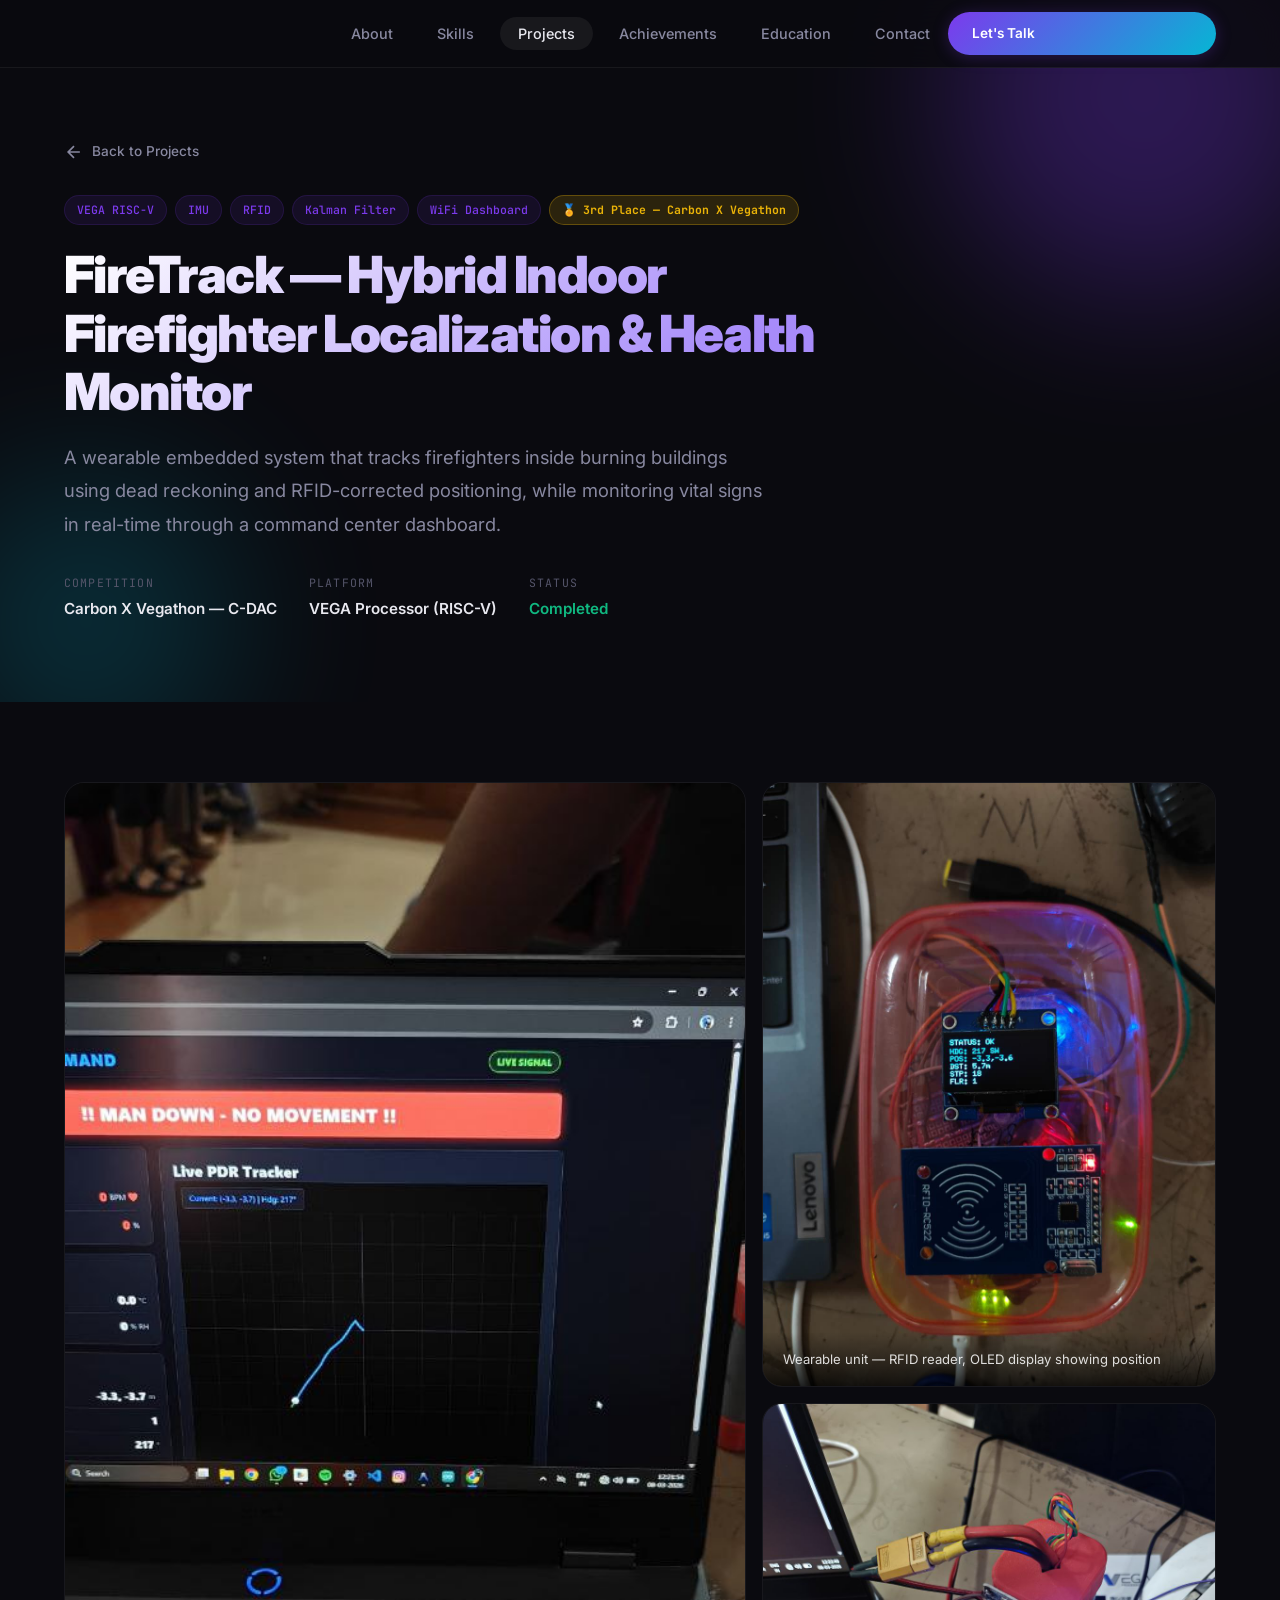
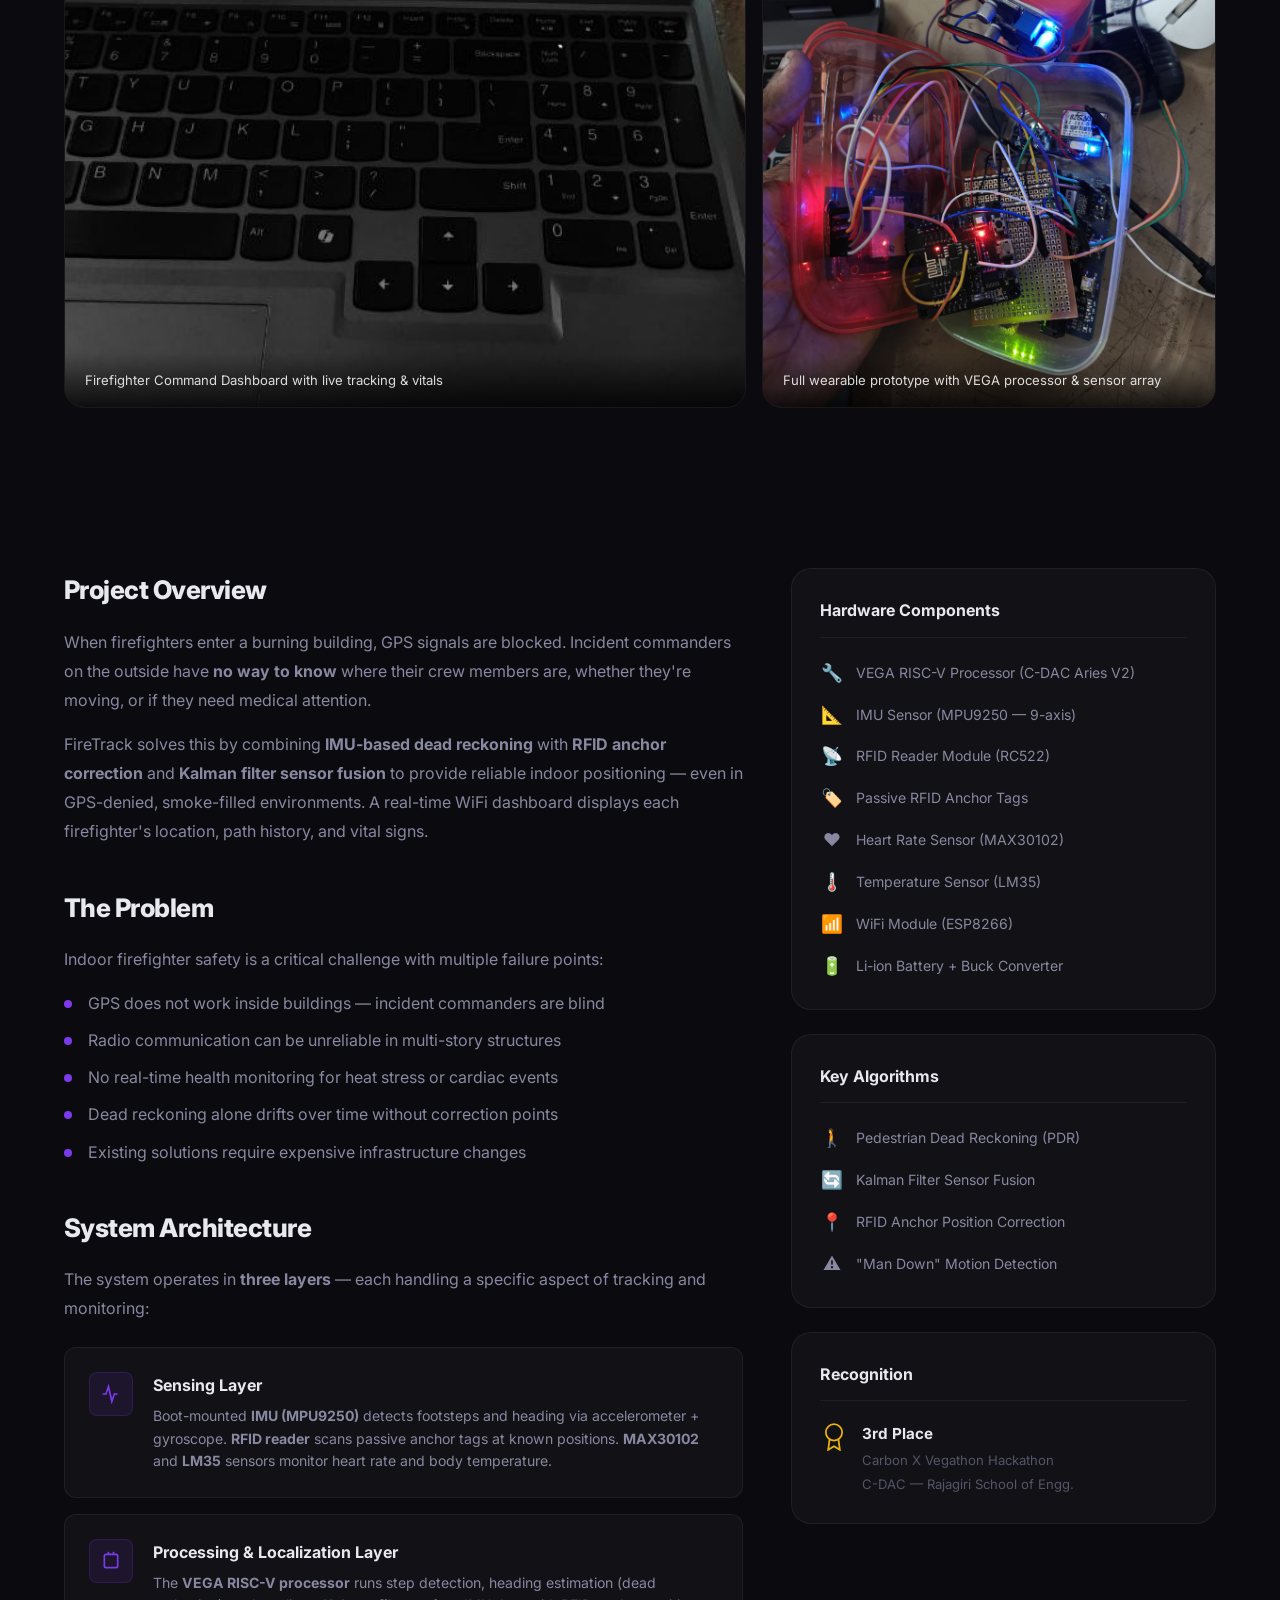
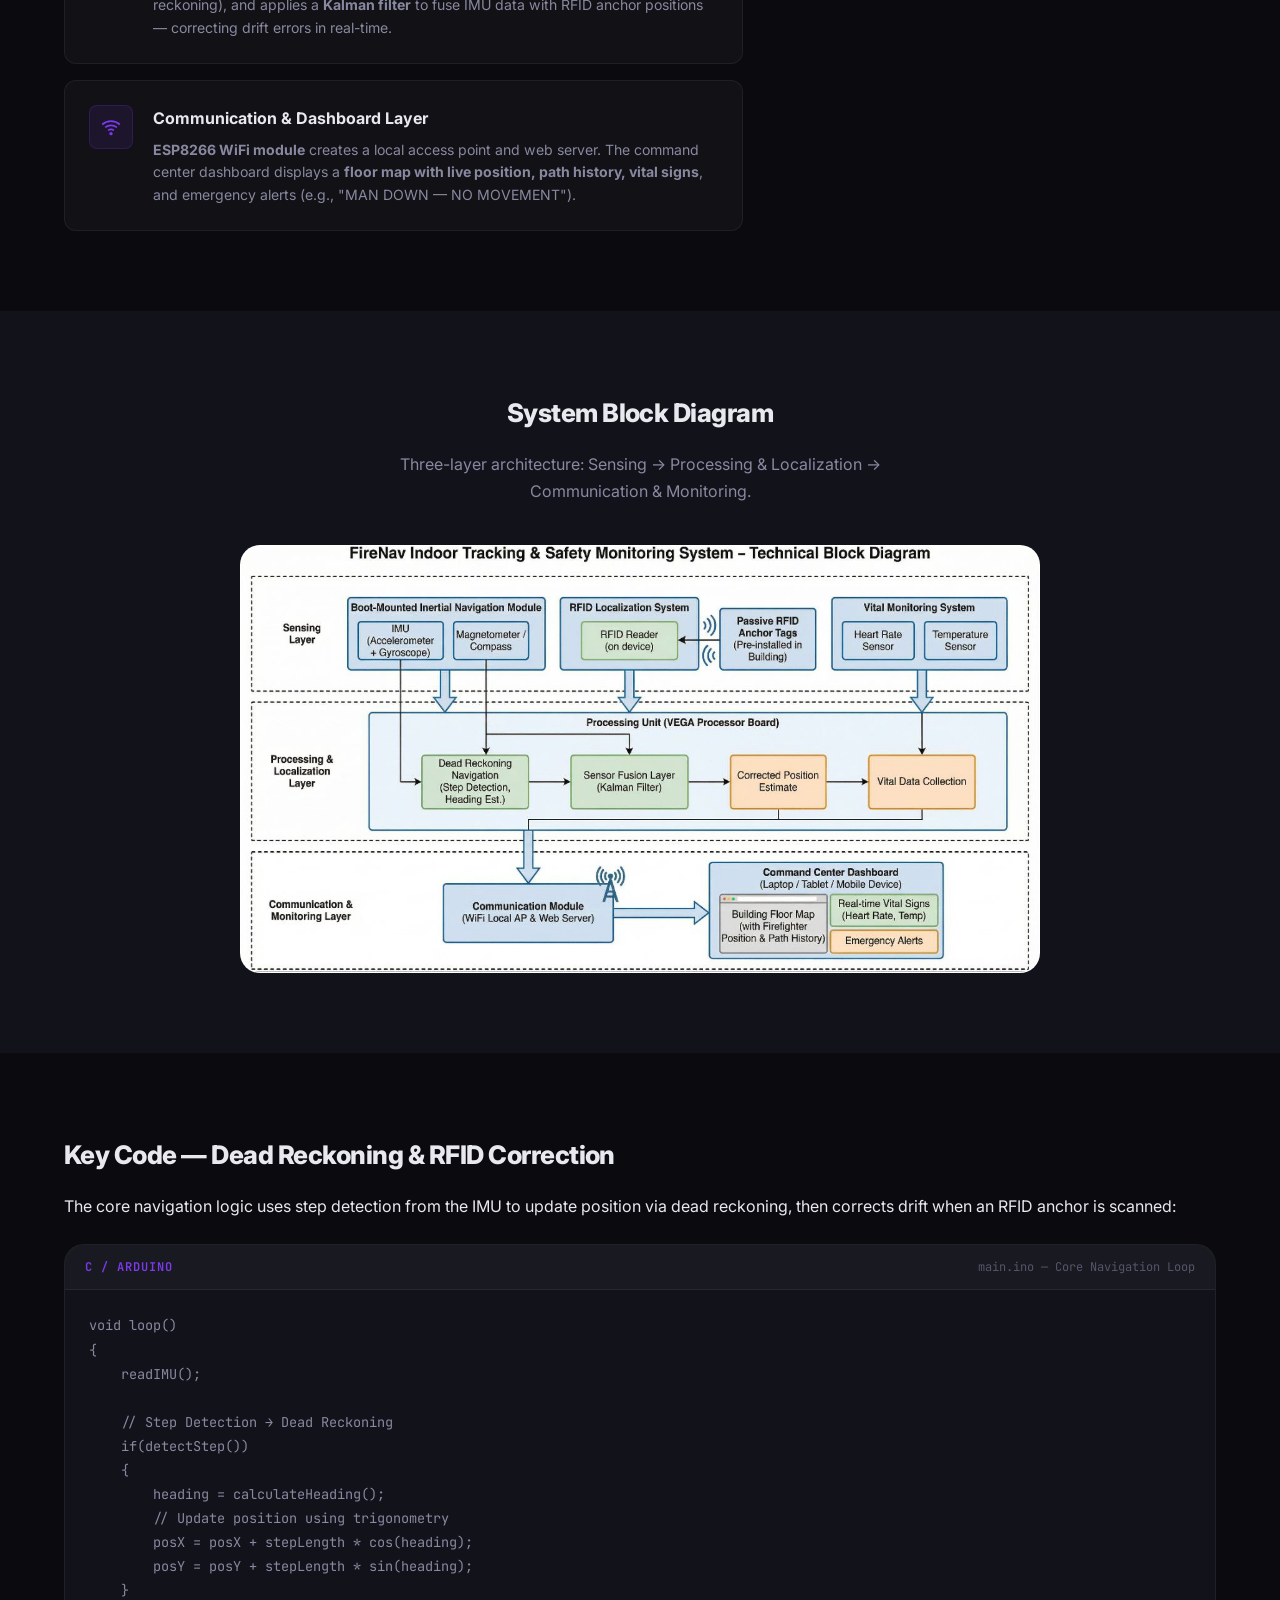
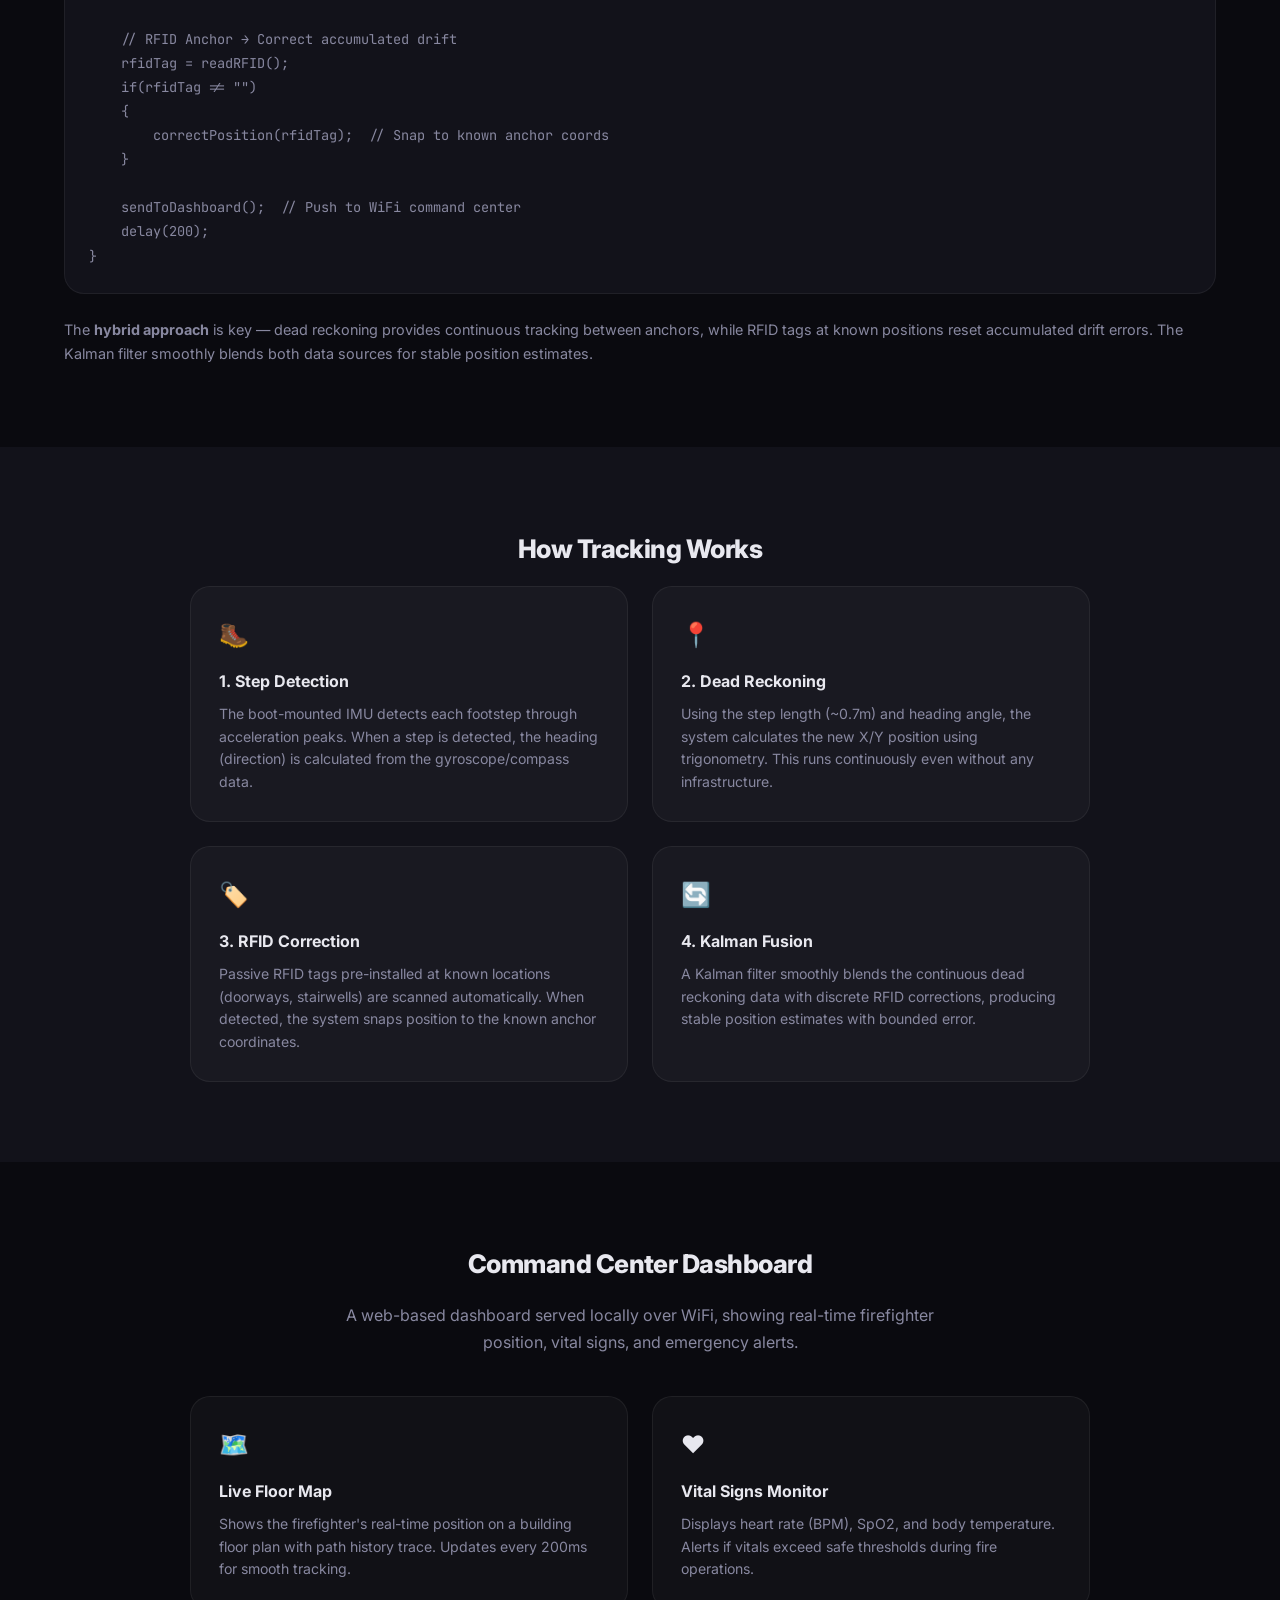
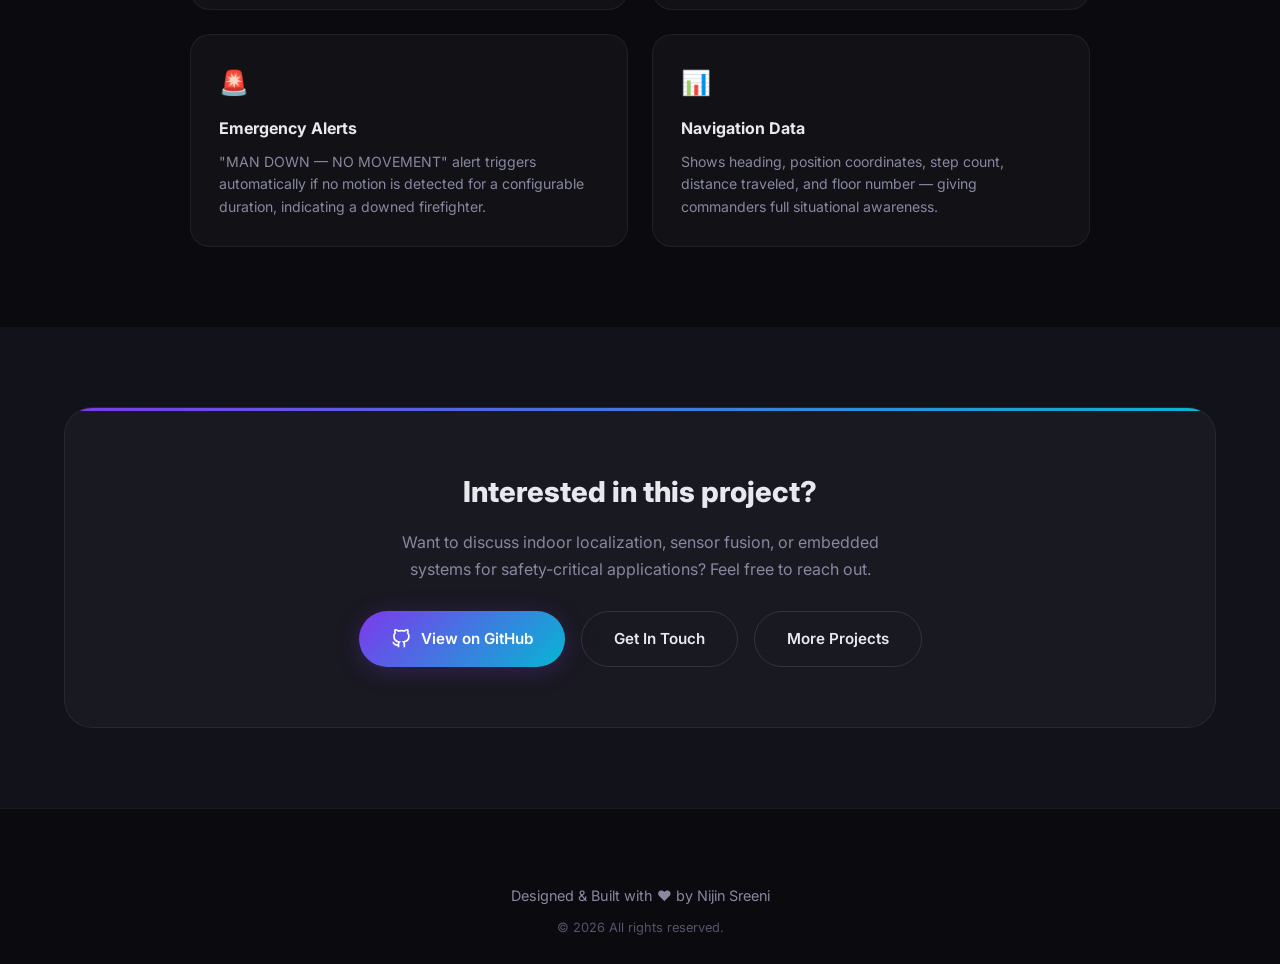
==== project-firetrack.html @ 5a1b41fe "Add files via upload" ====
<!DOCTYPE html>
<html lang="en">

<head>
    <meta charset="UTF-8">
    <meta name="viewport" content="width=device-width, initial-scale=1.0">
    <title>FireTrack — Firefighter Localization & Health Monitor — Nijin Sreeni</title>
    <meta name="description"
        content="FireTrack — A hybrid indoor firefighter tracking and health monitoring system using IMU dead reckoning, RFID anchors, Kalman filter fusion, and vital sign monitoring with a real-time WiFi dashboard.">
    <link rel="preconnect" href="https://fonts.googleapis.com">
    <link rel="preconnect" href="https://fonts.gstatic.com" crossorigin>
    <link
        href="https://fonts.googleapis.com/css2?family=Inter:wght@300;400;500;600;700;800;900&family=JetBrains+Mono:wght@400;500;700&display=swap"
        rel="stylesheet">
    <link rel="stylesheet" href="style.css">
    <link rel="stylesheet" href="project-detail.css">
</head>

<body>

    <!-- ===================== NAVBAR ===================== -->
    <nav class="navbar scrolled" id="navbar">
        <div class="nav-container">
            <a href="index.html" class="nav-logo">
            </a>
            <ul class="nav-links" id="navLinks">
                <li><a href="index.html#about" class="nav-link">About</a></li>
                <li><a href="index.html#skills" class="nav-link">Skills</a></li>
                <li><a href="index.html#projects" class="nav-link active">Projects</a></li>
                <li><a href="index.html#achievements" class="nav-link">Achievements</a></li>
                <li><a href="index.html#experience" class="nav-link">Education</a></li>
                <li><a href="index.html#contact" class="nav-link">Contact</a></li>
            </ul>
            <a href="index.html#contact" class="nav-cta">Let's Talk</a>
            <button class="nav-toggle" id="navToggle" aria-label="Toggle navigation">
                <span></span><span></span><span></span>
            </button>
        </div>
    </nav>

    <!-- ===================== PROJECT HERO ===================== -->
    <section class="project-hero">
        <div class="project-hero-bg">
            <div class="gradient-orb orb-1"></div>
            <div class="gradient-orb orb-2"></div>
        </div>
        <div class="container">
            <a href="index.html#projects" class="back-link">
                <svg width="20" height="20" viewBox="0 0 24 24" fill="none" stroke="currentColor" stroke-width="2">
                    <path d="M19 12H5M12 19l-7-7 7-7" />
                </svg>
                <span>Back to Projects</span>
            </a>
            <div class="project-hero-content">
                <div class="project-hero-tags">
                    <span class="project-tag">VEGA RISC-V</span>
                    <span class="project-tag">IMU</span>
                    <span class="project-tag">RFID</span>
                    <span class="project-tag">Kalman Filter</span>
                    <span class="project-tag">WiFi Dashboard</span>
                    <span class="project-tag award-tag">🏅 3rd Place — Carbon X Vegathon</span>
                </div>
                <h1 class="project-hero-title">FireTrack — Hybrid Indoor Firefighter Localization &amp; Health Monitor
                </h1>
                <p class="project-hero-subtitle">A wearable embedded system that tracks firefighters inside burning
                    buildings using dead reckoning and RFID-corrected positioning, while monitoring vital signs in
                    real-time through a command center dashboard.</p>
                <div class="project-hero-meta">
                    <div class="meta-item">
                        <span class="meta-label">Competition</span>
                        <span class="meta-value">Carbon X Vegathon — C-DAC</span>
                    </div>
                    <div class="meta-item">
                        <span class="meta-label">Platform</span>
                        <span class="meta-value">VEGA Processor (RISC-V)</span>
                    </div>
                    <div class="meta-item">
                        <span class="meta-label">Status</span>
                        <span class="meta-value status-complete">Completed</span>
                    </div>
                </div>
            </div>
        </div>
    </section>

    <!-- ===================== PROJECT GALLERY ===================== -->
    <section class="project-section">
        <div class="container">
            <div class="gallery-grid">
                <div class="gallery-item gallery-main">
                    <img src="firetrack-dashboard.jpg"
                        alt="FireTrack command dashboard showing live PDR tracker and vitals" loading="lazy">
                    <div class="gallery-caption">Firefighter Command Dashboard with live tracking & vitals</div>
                </div>
                <div class="gallery-item">
                    <img src="firetrack-rfid.jpg" alt="RFID module and OLED display showing navigation data"
                        loading="lazy">
                    <div class="gallery-caption">Wearable unit — RFID reader, OLED display showing position</div>
                </div>
                <div class="gallery-item">
                    <img src="firetrack-prototype.jpg" alt="Complete FireTrack prototype with all sensors"
                        loading="lazy">
                    <div class="gallery-caption">Full wearable prototype with VEGA processor & sensor array</div>
                </div>
            </div>
        </div>
    </section>

    <!-- ===================== OVERVIEW ===================== -->
    <section class="project-section">
        <div class="container">
            <div class="content-grid">
                <div class="content-main">
                    <h2 class="content-title">Project Overview</h2>
                    <p>When firefighters enter a burning building, GPS signals are blocked. Incident commanders on the
                        outside have <strong>no way to know</strong> where their crew members are, whether they're
                        moving, or if they need medical attention.</p>
                    <p>FireTrack solves this by combining <strong>IMU-based dead reckoning</strong> with <strong>RFID
                            anchor correction</strong> and <strong>Kalman filter sensor fusion</strong> to provide
                        reliable indoor positioning — even in GPS-denied, smoke-filled environments. A real-time WiFi
                        dashboard displays each firefighter's location, path history, and vital signs.</p>

                    <h2 class="content-title">The Problem</h2>
                    <p>Indoor firefighter safety is a critical challenge with multiple failure points:</p>
                    <ul class="content-list">
                        <li>GPS does not work inside buildings — incident commanders are blind</li>
                        <li>Radio communication can be unreliable in multi-story structures</li>
                        <li>No real-time health monitoring for heat stress or cardiac events</li>
                        <li>Dead reckoning alone drifts over time without correction points</li>
                        <li>Existing solutions require expensive infrastructure changes</li>
                    </ul>

                    <h2 class="content-title">System Architecture</h2>
                    <p>The system operates in <strong>three layers</strong> — each handling a specific aspect of
                        tracking and monitoring:</p>
                    <div class="mode-cards">
                        <div class="mode-card">
                            <div class="mode-number">
                                <svg width="20" height="20" viewBox="0 0 24 24" fill="none" stroke="currentColor"
                                    stroke-width="2">
                                    <path d="M2 12h4l3-9 4 18 3-9h4" />
                                </svg>
                            </div>
                            <div>
                                <h4>Sensing Layer</h4>
                                <p>Boot-mounted <strong>IMU (MPU9250)</strong> detects footsteps and heading via
                                    accelerometer + gyroscope. <strong>RFID reader</strong> scans passive anchor tags at
                                    known positions. <strong>MAX30102</strong> and <strong>LM35</strong> sensors monitor
                                    heart rate and body temperature.</p>
                            </div>
                        </div>
                        <div class="mode-card">
                            <div class="mode-number">
                                <svg width="20" height="20" viewBox="0 0 24 24" fill="none" stroke="currentColor"
                                    stroke-width="2">
                                    <rect x="4" y="4" width="16" height="16" rx="2" />
                                    <line x1="9" y1="1" x2="9" y2="4" />
                                    <line x1="15" y1="1" x2="15" y2="4" />
                                </svg>
                            </div>
                            <div>
                                <h4>Processing & Localization Layer</h4>
                                <p>The <strong>VEGA RISC-V processor</strong> runs step detection, heading estimation
                                    (dead reckoning), and applies a <strong>Kalman filter</strong> to fuse IMU data with
                                    RFID anchor positions — correcting drift errors in real-time.</p>
                            </div>
                        </div>
                        <div class="mode-card">
                            <div class="mode-number">
                                <svg width="20" height="20" viewBox="0 0 24 24" fill="none" stroke="currentColor"
                                    stroke-width="2">
                                    <path d="M5 12.55a11 11 0 0 1 14.08 0" />
                                    <path d="M1.42 9a16 16 0 0 1 21.16 0" />
                                    <path d="M8.53 16.11a6 6 0 0 1 6.95 0" />
                                    <circle cx="12" cy="20" r="1" />
                                </svg>
                            </div>
                            <div>
                                <h4>Communication & Dashboard Layer</h4>
                                <p><strong>ESP8266 WiFi module</strong> creates a local access point and web server. The
                                    command center dashboard displays a <strong>floor map with live position, path
                                        history, vital signs</strong>, and emergency alerts (e.g., "MAN DOWN — NO
                                    MOVEMENT").</p>
                            </div>
                        </div>
                    </div>
                </div>

                <div class="content-sidebar">
                    <div class="sidebar-card">
                        <h3>Hardware Components</h3>
                        <ul class="component-list">
                            <li>
                                <span class="component-icon">🔧</span>
                                <span>VEGA RISC-V Processor (C-DAC Aries V2)</span>
                            </li>
                            <li>
                                <span class="component-icon">📐</span>
                                <span>IMU Sensor (MPU9250 — 9-axis)</span>
                            </li>
                            <li>
                                <span class="component-icon">📡</span>
                                <span>RFID Reader Module (RC522)</span>
                            </li>
                            <li>
                                <span class="component-icon">🏷️</span>
                                <span>Passive RFID Anchor Tags</span>
                            </li>
                            <li>
                                <span class="component-icon">❤️</span>
                                <span>Heart Rate Sensor (MAX30102)</span>
                            </li>
                            <li>
                                <span class="component-icon">🌡️</span>
                                <span>Temperature Sensor (LM35)</span>
                            </li>
                            <li>
                                <span class="component-icon">📶</span>
                                <span>WiFi Module (ESP8266)</span>
                            </li>
                            <li>
                                <span class="component-icon">🔋</span>
                                <span>Li-ion Battery + Buck Converter</span>
                            </li>
                        </ul>
                    </div>

                    <div class="sidebar-card">
                        <h3>Key Algorithms</h3>
                        <ul class="component-list">
                            <li><span class="component-icon">🚶</span><span>Pedestrian Dead Reckoning (PDR)</span></li>
                            <li><span class="component-icon">🔄</span><span>Kalman Filter Sensor Fusion</span></li>
                            <li><span class="component-icon">📍</span><span>RFID Anchor Position Correction</span></li>
                            <li><span class="component-icon">⚠️</span><span>"Man Down" Motion Detection</span></li>
                        </ul>
                    </div>

                    <div class="sidebar-card">
                        <h3>Recognition</h3>
                        <div class="award-badge">
                            <svg width="28" height="28" viewBox="0 0 24 24" fill="none" stroke="currentColor"
                                stroke-width="1.5">
                                <circle cx="12" cy="8" r="7" />
                                <polyline points="8.21 13.89 7 23 12 20 17 23 15.79 13.88" />
                            </svg>
                            <div>
                                <strong>3rd Place</strong>
                                <span>Carbon X Vegathon Hackathon</span>
                                <span>C-DAC — Rajagiri School of Engg.</span>
                            </div>
                        </div>
                    </div>
                </div>
            </div>
        </div>
    </section>

    <!-- ===================== BLOCK DIAGRAM ===================== -->
    <section class="project-section section-alt">
        <div class="container">
            <h2 class="content-title center">System Block Diagram</h2>
            <p class="center-text">Three-layer architecture: Sensing → Processing & Localization → Communication &
                Monitoring.</p>
            <div class="circuit-diagram">
                <img src="firetrack-blockdiagram.jpg" alt="FireNav Indoor Tracking System — Technical Block Diagram"
                    loading="lazy">
            </div>
        </div>
    </section>

    <!-- ===================== CODE SNIPPET ===================== -->
    <section class="project-section">
        <div class="container">
            <h2 class="content-title">Key Code — Dead Reckoning & RFID Correction</h2>
            <p>The core navigation logic uses step detection from the IMU to update position via dead reckoning, then
                corrects drift when an RFID anchor is scanned:</p>
            <div class="code-block">
                <div class="code-header">
                    <span class="code-lang">C / Arduino</span>
                    <span class="code-file">main.ino — Core Navigation Loop</span>
                </div>
                <pre><code>void loop()
{
    readIMU();

    // Step Detection → Dead Reckoning
    if(detectStep())
    {
        heading = calculateHeading();
        // Update position using trigonometry
        posX = posX + stepLength * cos(heading);
        posY = posY + stepLength * sin(heading);
    }

    // RFID Anchor → Correct accumulated drift
    rfidTag = readRFID();
    if(rfidTag != "")
    {
        correctPosition(rfidTag);  // Snap to known anchor coords
    }

    sendToDashboard();  // Push to WiFi command center
    delay(200);
}
</code></pre>
            </div>
            <p class="code-note">The <strong>hybrid approach</strong> is key — dead reckoning provides continuous
                tracking between anchors, while RFID tags at known positions reset accumulated drift errors. The Kalman
                filter smoothly blends both data sources for stable position estimates.</p>
        </div>
    </section>

    <!-- ===================== HOW IT WORKS ===================== -->
    <section class="project-section section-alt">
        <div class="container">
            <h2 class="content-title center">How Tracking Works</h2>
            <div class="challenges-grid">
                <div class="challenge-card">
                    <div class="challenge-icon">🥾</div>
                    <h4>1. Step Detection</h4>
                    <p>The boot-mounted IMU detects each footstep through acceleration peaks. When a step is detected,
                        the heading (direction) is calculated from the gyroscope/compass data.</p>
                </div>
                <div class="challenge-card">
                    <div class="challenge-icon">📍</div>
                    <h4>2. Dead Reckoning</h4>
                    <p>Using the step length (~0.7m) and heading angle, the system calculates the new X/Y position using
                        trigonometry. This runs continuously even without any infrastructure.</p>
                </div>
                <div class="challenge-card">
                    <div class="challenge-icon">🏷️</div>
                    <h4>3. RFID Correction</h4>
                    <p>Passive RFID tags pre-installed at known locations (doorways, stairwells) are scanned
                        automatically. When detected, the system snaps position to the known anchor coordinates.</p>
                </div>
                <div class="challenge-card">
                    <div class="challenge-icon">🔄</div>
                    <h4>4. Kalman Fusion</h4>
                    <p>A Kalman filter smoothly blends the continuous dead reckoning data with discrete RFID
                        corrections, producing stable position estimates with bounded error.</p>
                </div>
            </div>
        </div>
    </section>

    <!-- ===================== DASHBOARD ===================== -->
    <section class="project-section">
        <div class="container">
            <h2 class="content-title center">Command Center Dashboard</h2>
            <p class="center-text">A web-based dashboard served locally over WiFi, showing real-time firefighter
                position, vital signs, and emergency alerts.</p>
            <div class="challenges-grid">
                <div class="challenge-card">
                    <div class="challenge-icon">🗺️</div>
                    <h4>Live Floor Map</h4>
                    <p>Shows the firefighter's real-time position on a building floor plan with path history trace.
                        Updates every 200ms for smooth tracking.</p>
                </div>
                <div class="challenge-card">
                    <div class="challenge-icon">❤️</div>
                    <h4>Vital Signs Monitor</h4>
                    <p>Displays heart rate (BPM), SpO2, and body temperature. Alerts if vitals exceed safe thresholds
                        during fire operations.</p>
                </div>
                <div class="challenge-card">
                    <div class="challenge-icon">🚨</div>
                    <h4>Emergency Alerts</h4>
                    <p>"MAN DOWN — NO MOVEMENT" alert triggers automatically if no motion is detected for a configurable
                        duration, indicating a downed firefighter.</p>
                </div>
                <div class="challenge-card">
                    <div class="challenge-icon">📊</div>
                    <h4>Navigation Data</h4>
                    <p>Shows heading, position coordinates, step count, distance traveled, and floor number — giving
                        commanders full situational awareness.</p>
                </div>
            </div>
        </div>
    </section>

    <!-- ===================== CTA ===================== -->
    <section class="project-section section-alt">
        <div class="container">
            <div class="project-cta">
                <h2>Interested in this project?</h2>
                <p>Want to discuss indoor localization, sensor fusion, or embedded systems for safety-critical
                    applications? Feel free to reach out.</p>
                <div class="cta-buttons">
                    <a href="https://github.com/nijinai" class="btn btn-primary" target="_blank">
                        <svg width="20" height="20" viewBox="0 0 24 24" fill="none" stroke="currentColor"
                            stroke-width="2">
                            <path
                                d="M9 19c-5 1.5-5-2.5-7-3m14 6v-3.87a3.37 3.37 0 0 0-.94-2.61c3.14-.35 6.44-1.54 6.44-7A5.44 5.44 0 0 0 20 4.77 5.07 5.07 0 0 0 19.91 1S18.73.65 16 2.48a13.38 13.38 0 0 0-7 0C6.27.65 5.09 1 5.09 1A5.07 5.07 0 0 0 5 4.77a5.44 5.44 0 0 0-1.5 3.78c0 5.42 3.3 6.61 6.44 7A3.37 3.37 0 0 0 9 18.13V22" />
                        </svg>
                        <span>View on GitHub</span>
                    </a>
                    <a href="index.html#contact" class="btn btn-outline">
                        <span>Get In Touch</span>
                    </a>
                    <a href="index.html#projects" class="btn btn-outline">
                        <span>More Projects</span>
                    </a>
                </div>
            </div>
        </div>
    </section>

    <!-- ===================== FOOTER ===================== -->
    <footer class="footer">
        <div class="container">
            <div class="footer-content">
                <a href="index.html" class="footer-logo">
                </a>
                <p class="footer-text">Designed & Built with ❤️ by Nijin Sreeni</p>
                <p class="footer-copyright">&copy; 2026 All rights reserved.</p>
            </div>
        </div>
    </footer>

    <script src="script.js"></script>
</body>

</html>
---- style.css ----
/* ============================================
   PORTFOLIO — DESIGN SYSTEM & STYLES
   ============================================ */

/* ---- CSS Custom Properties ---- */
:root {
    /* Colors */
    --bg-primary: #0a0a0f;
    --bg-secondary: #12121a;
    --bg-card: rgba(255, 255, 255, 0.03);
    --bg-card-hover: rgba(255, 255, 255, 0.06);
    --bg-glass: rgba(255, 255, 255, 0.04);
    --border-color: rgba(255, 255, 255, 0.06);
    --border-hover: rgba(255, 255, 255, 0.12);

    --text-primary: #e8e8ef;
    --text-secondary: #8888a0;
    --text-muted: #55556a;

    --accent-primary: #7c3aed;
    --accent-secondary: #06b6d4;
    --accent-gradient: linear-gradient(135deg, #7c3aed, #06b6d4);
    --accent-glow: rgba(124, 58, 237, 0.25);
    --accent-glow-cyan: rgba(6, 182, 212, 0.2);

    /* Typography */
    --font-main: 'Inter', -apple-system, BlinkMacSystemFont, sans-serif;
    --font-mono: 'JetBrains Mono', 'Fira Code', monospace;

    /* Spacing */
    --section-padding: 120px 0;
    --container-max: 1200px;
    --container-padding: 0 24px;

    /* Transitions */
    --ease-out: cubic-bezier(0.22, 1, 0.36, 1);
    --ease-spring: cubic-bezier(0.34, 1.56, 0.64, 1);
    --transition-fast: 0.2s var(--ease-out);
    --transition-medium: 0.4s var(--ease-out);
    --transition-slow: 0.6s var(--ease-out);

    /* Border Radius */
    --radius-sm: 8px;
    --radius-md: 12px;
    --radius-lg: 20px;
    --radius-xl: 28px;
}

/* ---- Reset & Base ---- */
*,
*::before,
*::after {
    margin: 0;
    padding: 0;
    box-sizing: border-box;
}

html {
    scroll-behavior: smooth;
    scroll-padding-top: 80px;
}

body {
    font-family: var(--font-main);
    background-color: var(--bg-primary);
    color: var(--text-primary);
    line-height: 1.7;
    overflow-x: hidden;
    -webkit-font-smoothing: antialiased;
    -moz-osx-font-smoothing: grayscale;
}

a {
    color: inherit;
    text-decoration: none;
}

img {
    max-width: 100%;
    display: block;
}

button {
    font-family: inherit;
    cursor: pointer;
    border: none;
    background: none;
}

ul {
    list-style: none;
}

.container {
    max-width: var(--container-max);
    margin: 0 auto;
    padding: var(--container-padding);
}

.section {
    padding: var(--section-padding);
    position: relative;
}

.accent {
    background: var(--accent-gradient);
    -webkit-background-clip: text;
    -webkit-text-fill-color: transparent;
    background-clip: text;
}

/* ---- Section Headers ---- */
.section-header {
    text-align: center;
    margin-bottom: 64px;
}

.section-tag {
    font-family: var(--font-mono);
    font-size: 0.85rem;
    color: var(--accent-primary);
    letter-spacing: 0.05em;
    display: block;
    margin-bottom: 12px;
}

.section-title {
    font-size: clamp(2rem, 5vw, 3rem);
    font-weight: 800;
    letter-spacing: -0.03em;
}

/* ---- Buttons ---- */
.btn {
    display: inline-flex;
    align-items: center;
    gap: 10px;
    padding: 14px 32px;
    border-radius: 50px;
    font-size: 0.95rem;
    font-weight: 600;
    transition: all var(--transition-medium);
    position: relative;
    overflow: hidden;
}

.btn-primary {
    background: var(--accent-gradient);
    color: #fff;
    box-shadow: 0 4px 24px var(--accent-glow);
}

.btn-primary:hover {
    transform: translateY(-2px);
    box-shadow: 0 8px 40px var(--accent-glow);
}

.btn-outline {
    border: 1.5px solid var(--border-hover);
    color: var(--text-primary);
    backdrop-filter: blur(8px);
}

.btn-outline:hover {
    border-color: var(--accent-primary);
    color: var(--accent-primary);
    box-shadow: 0 0 24px var(--accent-glow);
    transform: translateY(-2px);
}

/* ============================================
   NAVBAR
   ============================================ */
.navbar {
    position: fixed;
    top: 0;
    left: 0;
    right: 0;
    z-index: 1000;
    padding: 20px 0;
    transition: all var(--transition-medium);
}

.navbar.scrolled {
    padding: 12px 0;
    background: rgba(10, 10, 15, 0.85);
    backdrop-filter: blur(20px);
    border-bottom: 1px solid var(--border-color);
}

.nav-container {
    max-width: var(--container-max);
    margin: 0 auto;
    padding: var(--container-padding);
    display: grid;
    grid-template-columns: 1fr auto 1fr;
    align-items: center;
    position: relative;
}

.nav-links {
    grid-column: 2;
    display: flex;
    align-items: center;
    gap: 8px;
}

.nav-cta-wrapper {
    grid-column: 3;
    display: flex;
    justify-content: flex-end;
    align-items: center;
}


.nav-logo {
    font-size: 1.4rem;
    font-weight: 800;
    letter-spacing: -0.02em;
    transition: color var(--transition-fast);
}

.logo-bracket {
    color: var(--accent-primary);
    font-weight: 400;
}

.logo-dot {
    color: var(--accent-secondary);
}

.nav-links {
    flex: 1;
    display: flex;
    align-items: center;
    justify-content: center;
    gap: 8px;
}

.nav-link {
    padding: 8px 18px;
    font-size: 0.9rem;
    font-weight: 500;
    color: var(--text-secondary);
    border-radius: 50px;
    transition: all var(--transition-fast);
    position: relative;
}

.nav-link:hover,
.nav-link.active {
    color: var(--text-primary);
}

.nav-link.active {
    background: var(--bg-card-hover);
}

.nav-cta {
    padding: 10px 24px;
    background: var(--accent-gradient);
    color: #fff;
    border-radius: 50px;
    font-size: 0.85rem;
    font-weight: 600;
    transition: all var(--transition-medium);
    box-shadow: 0 2px 16px var(--accent-glow);
}

.nav-cta:hover {
    transform: translateY(-1px);
    box-shadow: 0 4px 24px var(--accent-glow);
}

.nav-toggle {
    display: none;
    flex-direction: column;
    gap: 5px;
    padding: 8px;
    z-index: 1001;
}

.nav-toggle span {
    width: 24px;
    height: 2px;
    background: var(--text-primary);
    border-radius: 2px;
    transition: all var(--transition-fast);
}

.nav-toggle.active span:nth-child(1) {
    transform: rotate(45deg) translate(5px, 5px);
}

.nav-toggle.active span:nth-child(2) {
    opacity: 0;
}

.nav-toggle.active span:nth-child(3) {
    transform: rotate(-45deg) translate(5px, -5px);
}

/* ============================================
   HERO
   ============================================ */
.hero {
    min-height: 100vh;
    display: flex;
    align-items: center;
    justify-content: center;
    position: relative;
    overflow: hidden;
}

.hero-bg {
    position: absolute;
    inset: 0;
    z-index: 0;
}

.gradient-orb {
    position: absolute;
    border-radius: 50%;
    filter: blur(80px);
    opacity: 0.4;
    animation: float 12s infinite ease-in-out;
}

.orb-1 {
    width: 500px;
    height: 500px;
    background: var(--accent-primary);
    top: -10%;
    right: -5%;
    animation-delay: 0s;
}

.orb-2 {
    width: 400px;
    height: 400px;
    background: var(--accent-secondary);
    bottom: -10%;
    left: -5%;
    animation-delay: -4s;
}

.orb-3 {
    width: 300px;
    height: 300px;
    background: #ec4899;
    top: 50%;
    left: 50%;
    transform: translate(-50%, -50%);
    animation-delay: -8s;
    opacity: 0.15;
}

.grid-overlay {
    position: absolute;
    inset: 0;
    background-image:
        linear-gradient(rgba(255, 255, 255, 0.02) 1px, transparent 1px),
        linear-gradient(90deg, rgba(255, 255, 255, 0.02) 1px, transparent 1px);
    background-size: 60px 60px;
    mask-image: radial-gradient(ellipse at center, black 30%, transparent 70%);
    -webkit-mask-image: radial-gradient(ellipse at center, black 30%, transparent 70%);
}

@keyframes float {

    0%,
    100% {
        transform: translate(0, 0) scale(1);
    }

    33% {
        transform: translate(30px, -30px) scale(1.05);
    }

    66% {
        transform: translate(-20px, 20px) scale(0.95);
    }
}

.hero-content {
    position: relative;
    z-index: 1;
    text-align: center;
    max-width: 1200px;
    padding: 0 24px;
}

.hero-greeting {
    font-family: var(--font-mono);
    font-size: 1rem;
    color: var(--accent-secondary);
    margin-bottom: 8px;
    letter-spacing: 0.05em;
}

.hero-name {
    font-size: clamp(3.5rem, 10vw, 7rem);
    font-weight: 900;
    letter-spacing: -0.04em;
    line-height: 1;
    margin-bottom: 16px;
    background: linear-gradient(135deg, #fff 0%, #a78bfa 50%, #06b6d4 100%);
    -webkit-background-clip: text;
    -webkit-text-fill-color: transparent;
    background-clip: text;
}

.hero-title-wrapper {
    font-size: clamp(1.2rem, 3vw, 1.6rem);
    font-weight: 500;
    color: var(--text-secondary);
    margin-bottom: 24px;
    min-height: 2em;
    display: flex;
    align-items: center;
    justify-content: flex-start;
    gap: 10px;
}

.hero-title-prefix {
    color: var(--text-secondary);
}

.hero-typed {
    color: var(--accent-primary);
    font-weight: 700;
}

.typed-cursor {
    color: var(--accent-primary);
    animation: blink 0.8s infinite;
    font-weight: 300;
}

@keyframes blink {

    0%,
    100% {
        opacity: 1;
    }

    50% {
        opacity: 0;
    }
}

.hero-description {
    font-size: 1.1rem;
    color: var(--text-secondary);
    max-width: 560px;
    margin: 0 0 40px;
    line-height: 1.8;
}

.hero-proof {
    margin-bottom: 32px;
    max-width: 560px;
}

.proof-intro {
    font-size: 1.05rem;
    color: var(--text-secondary);
    margin-bottom: 10px;
    line-height: 1.6;
}

.proof-list {
    list-style: none;
    padding: 0;
    margin: 0 0 12px;
}

.proof-list li {
    font-size: 0.95rem;
    color: var(--text-secondary);
    padding: 3px 0 3px 20px;
    position: relative;
}

.proof-list li::before {
    content: '▹';
    position: absolute;
    left: 0;
    color: var(--accent-primary);
    font-size: 1rem;
}

.proof-award {
    font-size: 0.95rem;
    color: var(--accent-secondary);
    font-weight: 600;
}

.hero-actions {
    display: flex;
    gap: 16px;
    justify-content: flex-start;
    flex-wrap: wrap;
}

.hero-split {
    display: flex;
    align-items: center;
    justify-content: space-between;
    gap: 48px;
    text-align: left;
    width: 100%;
    max-width: 1200px;
}

.hero-text {
    flex: 1;
    min-width: 0;
}

.hero-text .hero-greeting,
.hero-text .hero-name,
.hero-text .hero-title-wrapper,
.hero-text .hero-description {
    text-align: left;
}

.hero-visual {
    flex: 0 0 auto;
    width: 400px;
}

.hero-visual img {
    width: 100%;
    height: auto;
    border-radius: 16px;
    border: 1px solid rgba(255, 255, 255, 0.1);
    object-fit: cover;
    filter: drop-shadow(0 0 40px rgba(124, 58, 237, 0.15));
    animation: floatVisual 6s ease-in-out infinite;
}

@keyframes floatVisual {

    0%,
    100% {
        transform: translateY(0);
    }

    50% {
        transform: translateY(-16px);
    }
}

.hero-highlights {
    display: flex;
    align-items: center;
    justify-content: center;
    gap: 0;
    margin: 40px auto 0;
    padding: 14px 28px;
    background: rgba(255, 255, 255, 0.04);
    border: 1px solid rgba(255, 255, 255, 0.08);
    border-radius: 100px;
    backdrop-filter: blur(12px);
    flex-wrap: wrap;
    width: fit-content;
}

.highlight-chip {
    display: flex;
    align-items: center;
    gap: 8px;
    padding: 4px 16px;
    font-size: 0.88rem;
    font-weight: 500;
    color: var(--text-secondary);
    white-space: nowrap;
    transition: color var(--transition-fast);
}

.highlight-chip:hover {
    color: var(--text-primary);
}

.highlight-icon {
    font-size: 1rem;
}

.highlight-divider {
    width: 1px;
    height: 20px;
    background: rgba(255, 255, 255, 0.12);
}

.hero-scroll-indicator {
    position: absolute;
    bottom: 40px;
    left: 50%;
    transform: translateX(-50%);
    display: flex;
    flex-direction: column;
    align-items: center;
    gap: 8px;
    color: var(--text-muted);
    font-size: 0.75rem;
    letter-spacing: 0.15em;
    text-transform: uppercase;
}

.scroll-line {
    width: 1px;
    height: 40px;
    background: linear-gradient(to bottom, var(--accent-primary), transparent);
    animation: scrollPulse 2s infinite;
}

@keyframes scrollPulse {

    0%,
    100% {
        opacity: 0.3;
        transform: scaleY(0.6);
    }

    50% {
        opacity: 1;
        transform: scaleY(1);
    }
}

/* ============================================
   ABOUT
   ============================================ */
.about-grid {
    display: grid;
    grid-template-columns: 1fr 1.5fr;
    gap: 64px;
    align-items: center;
}

.about-image-wrapper {
    position: relative;
}

.about-image {
    position: relative;
    aspect-ratio: 1;
    border-radius: var(--radius-lg);
    overflow: hidden;
    background: var(--bg-glass);
    border: 1px solid var(--border-color);
}

.about-image-placeholder {
    width: 100%;
    height: 100%;
    display: flex;
    align-items: center;
    justify-content: center;
    background: linear-gradient(135deg, var(--bg-secondary), var(--bg-primary));
    color: var(--text-muted);
}

.about-image-border {
    position: absolute;
    inset: -2px;
    border-radius: var(--radius-lg);
    background: var(--accent-gradient);
    z-index: -1;
    opacity: 0.5;
}

.about-image-dots {
    position: absolute;
    bottom: -20px;
    right: -20px;
    width: 120px;
    height: 120px;
    background-image: radial-gradient(circle, var(--accent-primary) 1.5px, transparent 1.5px);
    background-size: 16px 16px;
    opacity: 0.25;
    z-index: -1;
}

.about-headline {
    font-size: 1.6rem;
    font-weight: 700;
    margin-bottom: 20px;
    letter-spacing: -0.02em;
    line-height: 1.4;
}

.about-text {
    color: var(--text-secondary);
    margin-bottom: 16px;
    font-size: 1rem;
}

.about-stats {
    display: grid;
    grid-template-columns: repeat(3, 1fr);
    gap: 16px;
    margin-top: 32px;
}

.stat-card {
    text-align: center;
    padding: 24px 16px;
    background: var(--bg-card);
    border: 1px solid var(--border-color);
    border-radius: var(--radius-md);
    transition: all var(--transition-medium);
}

.stat-card:hover {
    background: var(--bg-card-hover);
    border-color: var(--border-hover);
    transform: translateY(-4px);
}

.stat-number {
    font-size: 2rem;
    font-weight: 800;
    background: var(--accent-gradient);
    -webkit-background-clip: text;
    -webkit-text-fill-color: transparent;
    background-clip: text;
}

.stat-plus {
    font-size: 1.5rem;
    font-weight: 700;
    background: var(--accent-gradient);
    -webkit-background-clip: text;
    -webkit-text-fill-color: transparent;
    background-clip: text;
}

.stat-label {
    display: block;
    font-size: 0.8rem;
    color: var(--text-muted);
    margin-top: 4px;
    text-transform: uppercase;
    letter-spacing: 0.08em;
}

/* ============================================
   SKILLS
   ============================================ */
.skills {
    background: var(--bg-secondary);
}

.skills-grid {
    display: grid;
    grid-template-columns: repeat(2, 1fr);
    gap: 24px;
}

.skill-category {
    padding: 32px;
    background: var(--bg-card);
    border: 1px solid var(--border-color);
    border-radius: var(--radius-lg);
    transition: all var(--transition-medium);
    position: relative;
    overflow: hidden;
}

.skill-category::before {
    content: '';
    position: absolute;
    top: 0;
    left: 0;
    right: 0;
    height: 3px;
    background: var(--accent-gradient);
    opacity: 0;
    transition: opacity var(--transition-medium);
}

.skill-category:hover {
    background: var(--bg-card-hover);
    border-color: var(--border-hover);
    transform: translateY(-4px);
}

.skill-category:hover::before {
    opacity: 1;
}

.skill-category-header {
    display: flex;
    align-items: center;
    gap: 14px;
    margin-bottom: 24px;
}

.skill-category-header h3 {
    font-size: 1.1rem;
    font-weight: 700;
}

.skill-icon {
    width: 44px;
    height: 44px;
    display: flex;
    align-items: center;
    justify-content: center;
    background: rgba(124, 58, 237, 0.1);
    border: 1px solid rgba(124, 58, 237, 0.2);
    border-radius: var(--radius-sm);
    color: var(--accent-primary);
}

.skill-items {
    display: flex;
    flex-direction: column;
    gap: 12px;
}

.skill-item {
    display: flex;
    align-items: center;
    gap: 12px;
    font-size: 0.95rem;
    color: var(--text-secondary);
    padding: 8px 12px;
    border-radius: var(--radius-sm);
    transition: all var(--transition-fast);
}

.skill-item:hover {
    color: var(--text-primary);
    background: rgba(255, 255, 255, 0.03);
}

.skill-dot {
    width: 6px;
    height: 6px;
    border-radius: 50%;
    background: var(--accent-primary);
    flex-shrink: 0;
}

/* ============================================
   PROJECTS
   ============================================ */
.project-filters {
    display: flex;
    justify-content: center;
    gap: 8px;
    margin-bottom: 48px;
    flex-wrap: wrap;
}

.filter-btn {
    padding: 10px 24px;
    font-size: 0.85rem;
    font-weight: 600;
    color: var(--text-secondary);
    border-radius: 50px;
    border: 1px solid var(--border-color);
    transition: all var(--transition-fast);
}

.filter-btn:hover {
    color: var(--text-primary);
    border-color: var(--border-hover);
}

.filter-btn.active {
    background: var(--accent-gradient);
    color: #fff;
    border-color: transparent;
    box-shadow: 0 2px 16px var(--accent-glow);
}

.projects-grid {
    display: grid;
    grid-template-columns: repeat(2, 1fr);
    gap: 28px;
}

.project-card {
    background: var(--bg-card);
    border: 1px solid var(--border-color);
    border-radius: var(--radius-lg);
    overflow: hidden;
    transition: all var(--transition-medium);
}

.project-card:hover {
    border-color: var(--border-hover);
    transform: translateY(-6px);
    box-shadow: 0 16px 48px rgba(0, 0, 0, 0.3);
}

.project-card.hidden {
    display: none;
}

.project-image {
    aspect-ratio: 16/9;
    background: linear-gradient(135deg, var(--bg-secondary), #1a1a2e);
    display: flex;
    align-items: center;
    justify-content: center;
    position: relative;
    overflow: hidden;
}

.project-image::after {
    content: '';
    position: absolute;
    inset: 0;
    background: var(--accent-gradient);
    opacity: 0;
    transition: opacity var(--transition-medium);
}

.project-card:hover .project-image::after {
    opacity: 0.08;
}

.project-image-placeholder {
    color: var(--text-muted);
    z-index: 1;
}

.project-info {
    padding: 28px;
}

.project-tags {
    display: flex;
    gap: 8px;
    margin-bottom: 14px;
    flex-wrap: wrap;
}

.project-tag {
    font-family: var(--font-mono);
    font-size: 0.72rem;
    font-weight: 500;
    padding: 4px 12px;
    background: rgba(124, 58, 237, 0.1);
    color: var(--accent-primary);
    border-radius: 50px;
    border: 1px solid rgba(124, 58, 237, 0.15);
}

.project-title {
    font-size: 1.3rem;
    font-weight: 700;
    margin-bottom: 10px;
    letter-spacing: -0.01em;
}

.project-desc {
    color: var(--text-secondary);
    font-size: 0.9rem;
    margin-bottom: 20px;
    line-height: 1.7;
}

.project-links {
    display: flex;
    gap: 20px;
}

.project-link {
    display: inline-flex;
    align-items: center;
    gap: 6px;
    font-size: 0.85rem;
    font-weight: 600;
    color: var(--text-secondary);
    transition: color var(--transition-fast);
}

.project-link:hover {
    color: var(--accent-primary);
}

/* ============================================
   EXPERIENCE / TIMELINE
   ============================================ */
.experience {
    background: var(--bg-secondary);
}

.timeline {
    position: relative;
    max-width: 700px;
    margin: 0 auto;
    padding-left: 40px;
}

.timeline::before {
    content: '';
    position: absolute;
    left: 7px;
    top: 0;
    bottom: 0;
    width: 2px;
    background: linear-gradient(to bottom, var(--accent-primary), var(--accent-secondary), transparent);
}

.timeline-item {
    position: relative;
    padding-bottom: 48px;
}

.timeline-item:last-child {
    padding-bottom: 0;
}

.timeline-marker {
    position: absolute;
    left: -40px;
    top: 6px;
}

.timeline-dot {
    width: 16px;
    height: 16px;
    border-radius: 50%;
    background: var(--bg-primary);
    border: 3px solid var(--accent-primary);
    position: relative;
    z-index: 2;
    transition: all var(--transition-fast);
}

.timeline-item:hover .timeline-dot {
    background: var(--accent-primary);
    box-shadow: 0 0 16px var(--accent-glow);
}

.timeline-content {
    background: var(--bg-card);
    border: 1px solid var(--border-color);
    border-radius: var(--radius-md);
    padding: 28px;
    transition: all var(--transition-medium);
}

.timeline-item:hover .timeline-content {
    border-color: var(--border-hover);
    transform: translateX(8px);
}

.timeline-date {
    font-family: var(--font-mono);
    font-size: 0.8rem;
    color: var(--accent-secondary);
    font-weight: 500;
}

.timeline-title {
    font-size: 1.15rem;
    font-weight: 700;
    margin: 8px 0 4px;
}

.timeline-company {
    font-size: 0.9rem;
    color: var(--accent-primary);
    font-weight: 500;
    margin-bottom: 10px;
}

.timeline-desc {
    font-size: 0.9rem;
    color: var(--text-secondary);
    line-height: 1.7;
}

/* ============================================
   CONTACT
   ============================================ */
.contact-grid {
    display: grid;
    grid-template-columns: 1fr 1.2fr;
    gap: 64px;
    align-items: start;
}

.contact-text {
    font-size: 1.1rem;
    color: var(--text-secondary);
    line-height: 1.8;
    margin-bottom: 32px;
}

.contact-details {
    display: flex;
    flex-direction: column;
    gap: 20px;
    margin-bottom: 32px;
}

.contact-item {
    display: flex;
    align-items: center;
    gap: 16px;
}

.contact-icon {
    width: 48px;
    height: 48px;
    display: flex;
    align-items: center;
    justify-content: center;
    background: rgba(124, 58, 237, 0.1);
    border: 1px solid rgba(124, 58, 237, 0.15);
    border-radius: var(--radius-sm);
    color: var(--accent-primary);
    flex-shrink: 0;
}

.contact-label {
    display: block;
    font-size: 0.78rem;
    color: var(--text-muted);
    text-transform: uppercase;
    letter-spacing: 0.08em;
    margin-bottom: 2px;
}

.contact-value {
    font-size: 0.95rem;
    color: var(--text-primary);
    transition: color var(--transition-fast);
}

a.contact-value:hover {
    color: var(--accent-primary);
}

.social-links {
    display: flex;
    gap: 12px;
}

.social-link {
    width: 48px;
    height: 48px;
    display: flex;
    align-items: center;
    justify-content: center;
    background: var(--bg-card);
    border: 1px solid var(--border-color);
    border-radius: var(--radius-sm);
    color: var(--text-secondary);
    transition: all var(--transition-medium);
}

.social-link:hover {
    color: var(--accent-primary);
    border-color: var(--accent-primary);
    transform: translateY(-4px);
    box-shadow: 0 8px 24px var(--accent-glow);
}

/* ---- Contact Form ---- */
.contact-form {
    background: var(--bg-card);
    border: 1px solid var(--border-color);
    border-radius: var(--radius-lg);
    padding: 40px;
}

.form-group {
    position: relative;
    margin-bottom: 28px;
}

.form-group input,
.form-group textarea {
    width: 100%;
    padding: 16px 0 8px;
    font-family: var(--font-main);
    font-size: 1rem;
    color: var(--text-primary);
    background: transparent;
    border: none;
    border-bottom: 1.5px solid var(--border-color);
    outline: none;
    transition: border-color var(--transition-fast);
    resize: none;
}

.form-group input:focus,
.form-group textarea:focus {
    border-bottom-color: var(--accent-primary);
}

.form-group label {
    position: absolute;
    top: 16px;
    left: 0;
    font-size: 0.95rem;
    color: var(--text-muted);
    pointer-events: none;
    transition: all var(--transition-fast);
}

.form-group input:focus~label,
.form-group input:not(:placeholder-shown)~label,
.form-group textarea:focus~label,
.form-group textarea:not(:placeholder-shown)~label {
    top: -4px;
    font-size: 0.75rem;
    color: var(--accent-primary);
}

.form-line {
    position: absolute;
    bottom: 0;
    left: 0;
    width: 0;
    height: 2px;
    background: var(--accent-gradient);
    transition: width var(--transition-medium);
}

.form-group input:focus~.form-line,
.form-group textarea:focus~.form-line {
    width: 100%;
}

.btn-submit {
    width: 100%;
    justify-content: center;
    padding: 16px 32px;
    font-size: 1rem;
    border: none;
    cursor: pointer;
}

.form-status {
    text-align: center;
    margin-top: 16px;
    font-size: 0.9rem;
    min-height: 1.5em;
}

.form-status.success {
    color: #10b981;
}

.form-status.error {
    color: #ef4444;
}

/* ============================================
   FOOTER
   ============================================ */
.footer {
    padding: 48px 0;
    border-top: 1px solid var(--border-color);
}

.footer-content {
    text-align: center;
}

.footer-logo {
    font-size: 1.3rem;
    font-weight: 800;
    display: inline-block;
    margin-bottom: 12px;
}

.footer-text {
    color: var(--text-secondary);
    font-size: 0.9rem;
    margin-bottom: 8px;
}

.footer-copyright {
    color: var(--text-muted);
    font-size: 0.8rem;
}

/* ============================================
   SCROLL REVEAL ANIMATION
   ============================================ */
.reveal {
    opacity: 0;
    transform: translateY(30px);
    transition: opacity 0.7s var(--ease-out), transform 0.7s var(--ease-out);
}

.reveal.visible {
    opacity: 1;
    transform: translateY(0);
}

/* ============================================
   RESPONSIVE
   ============================================ */
@media (max-width: 1024px) {
    .about-grid {
        grid-template-columns: 1fr;
        gap: 40px;
    }

    .about-image-wrapper {
        max-width: 300px;
        margin: 0 auto;
    }

    .contact-grid {
        grid-template-columns: 1fr;
        gap: 40px;
    }
}

@media (max-width: 768px) {
    :root {
        --section-padding: 80px 0;
    }

    /* Mobile Nav */
    .nav-links {
        position: fixed;
        top: 0;
        right: -100%;
        width: 280px;
        height: 100vh;
        background: rgba(10, 10, 15, 0.96);
        backdrop-filter: blur(24px);
        flex-direction: column;
        justify-content: center;
        gap: 4px;
        padding: 24px;
        transition: right var(--transition-medium);
        border-left: 1px solid var(--border-color);
    }

    .nav-links.active {
        right: 0;
    }

    .nav-link {
        font-size: 1.1rem;
        padding: 14px 20px;
        width: 100%;
    }

    .nav-cta {
        display: none;
    }

    .nav-toggle {
        display: flex;
    }

    /* Skills */
    .skills-grid {
        grid-template-columns: 1fr;
    }

    /* Projects */
    .projects-grid {
        grid-template-columns: 1fr;
    }

    /* Hero */
    .hero-actions {
        flex-direction: column;
        align-items: center;
    }

    .hero-scroll-indicator {
        display: none;
    }

    /* About Stats */
    .about-stats {
        grid-template-columns: repeat(3, 1fr);
        gap: 8px;
    }

    .stat-card {
        padding: 16px 8px;
    }

    .stat-number {
        font-size: 1.5rem;
    }

    /* Timeline */
    .timeline {
        padding-left: 32px;
    }

    .timeline-marker {
        left: -32px;
    }

    .timeline-content {
        padding: 20px;
    }

    /* Contact Form */
    .contact-form {
        padding: 28px;
    }
}

/* ============================================
   ACHIEVEMENTS
   ============================================ */
.achievements-grid {
    display: grid;
    grid-template-columns: repeat(2, 1fr);
    gap: 28px;
    max-width: 900px;
    margin: 0 auto;
}

.achievement-card {
    background: var(--bg-card);
    border: 1px solid var(--border-color);
    border-radius: var(--radius-lg);
    padding: 36px;
    text-align: center;
    transition: all var(--transition-medium);
    position: relative;
    overflow: hidden;
}

.achievement-card::before {
    content: '';
    position: absolute;
    top: 0;
    left: 0;
    right: 0;
    height: 3px;
    background: var(--accent-gradient);
    opacity: 0;
    transition: opacity var(--transition-medium);
}

.achievement-card:hover {
    border-color: var(--border-hover);
    transform: translateY(-6px);
    box-shadow: 0 16px 48px rgba(0, 0, 0, 0.25);
}

.achievement-card:hover::before {
    opacity: 1;
}

.achievement-icon {
    width: 64px;
    height: 64px;
    margin: 0 auto 16px;
    display: flex;
    align-items: center;
    justify-content: center;
    background: rgba(124, 58, 237, 0.1);
    border: 1px solid rgba(124, 58, 237, 0.2);
    border-radius: 50%;
    color: var(--accent-primary);
}

.achievement-icon-gold {
    background: rgba(234, 179, 8, 0.1);
    border-color: rgba(234, 179, 8, 0.25);
    color: #eab308;
}

.achievement-position {
    font-family: var(--font-mono);
    font-size: 0.85rem;
    font-weight: 700;
    color: var(--accent-secondary);
    text-transform: uppercase;
    letter-spacing: 0.08em;
    margin-bottom: 8px;
}

.achievement-title {
    font-size: 1.15rem;
    font-weight: 700;
    margin-bottom: 8px;
}

.achievement-org {
    font-size: 0.85rem;
    color: var(--accent-primary);
    font-weight: 500;
    margin-bottom: 4px;
}

.achievement-venue {
    font-size: 0.82rem;
    color: var(--text-muted);
    margin-bottom: 6px;
}

.achievement-detail {
    font-size: 0.82rem;
    color: var(--text-secondary);
    font-style: italic;
}

/* ============================================
   INTERESTS
   ============================================ */
.interests-section {
    margin-top: 64px;
    text-align: center;
}

.interests-title {
    font-size: 1.3rem;
    font-weight: 700;
    margin-bottom: 28px;
    color: var(--text-primary);
}

.interests-grid {
    display: flex;
    justify-content: center;
    gap: 16px;
    flex-wrap: wrap;
}

.interest-item {
    display: flex;
    align-items: center;
    gap: 10px;
    padding: 14px 24px;
    background: var(--bg-card);
    border: 1px solid var(--border-color);
    border-radius: 50px;
    font-size: 0.9rem;
    color: var(--text-secondary);
    transition: all var(--transition-medium);
}

.interest-item:hover {
    border-color: var(--border-hover);
    color: var(--text-primary);
    transform: translateY(-2px);
}

.interest-icon {
    font-size: 1.2rem;
}

/* ============================================
   PROJECT IMAGE VARIANTS
   ============================================ */
.project-img-irrigation {
    background: linear-gradient(135deg, #0d3320, #1a1a2e);
}

.project-img-firetrack {
    background: linear-gradient(135deg, #3b1414, #1a1a2e);
}

.project-img-cctv {
    background: linear-gradient(135deg, #1a1a3e, #1a1a2e);
}

.project-img-scanner {
    background: linear-gradient(135deg, #2d1b4e, #1a1a2e);
}

.project-img-bsf {
    background: linear-gradient(135deg, #1a3320, #1a1a2e);
}

/* ---- Muted project link (confidential / concept) ---- */
.project-link-muted {
    color: var(--text-muted);
    cursor: default;
}

.project-link-muted:hover {
    color: var(--text-muted);
}

/* ============================================
   RESPONSIVE ADDITIONS
   ============================================ */
@media (max-width: 768px) {
    .hero {
        flex-direction: column;
        height: auto;
        min-height: auto;
        padding-top: 120px;
        padding-bottom: 60px;
        justify-content: flex-start;
    }

    .nav-container {
        display: flex;
        justify-content: flex-end;
        gap: 15px;
    }

    .nav-links {
        display: none;
    }

    .nav-toggle {
        display: flex;
    }

    .nav-cta-wrapper {
        position: static;
        display: flex;
        align-items: center;
        gap: 15px;
    }

    .nav-cta {
        display: flex;
        padding: 8px 16px;
        font-size: 0.8rem;
    }

    .hero-split {
        flex-direction: column;
        text-align: center;
        gap: 32px;
    }

    .hero-text .hero-greeting,
    .hero-text .hero-name,
    .hero-text .hero-title-wrapper,
    .hero-text .hero-description {
        text-align: center;
        margin-left: auto;
        margin-right: auto;
    }

    .hero-title-wrapper {
        justify-content: center;
    }

    .hero-actions {
        justify-content: center;
    }

    .hero-visual {
        width: 100%;
        max-width: 320px;
        order: -1;
    }

    .hero-highlights {
        margin: 40px auto 0;
        flex-direction: column;
        gap: 12px;
        padding: 24px;
        border-radius: 20px;
        width: calc(100% - 48px);
        max-width: 320px;
    }

    .highlight-chip {
        padding: 8px 0;
        justify-content: center;
        width: 100%;
        border-bottom: 1px solid rgba(255, 255, 255, 0.05);
    }

    .highlight-chip:last-child {
        border-bottom: none;
    }

    .highlight-divider {
        display: none;
    }

    .proof-list li {
        text-align: left;
        max-width: 280px;
        margin: 0 auto;
    }
}


@media (max-width: 480px) {
    .hero-name {
        font-size: 3rem;
    }

    .section-title {
        font-size: 1.8rem;
    }

    .about-stats {
        grid-template-columns: 1fr;
    }

    .project-filters {
        gap: 6px;
    }

    .filter-btn {
        padding: 8px 16px;
        font-size: 0.8rem;
    }

    .achievement-card {
        padding: 24px;
    }

    .interests-grid {
        flex-direction: column;
        align-items: center;
    }
}
---- project-detail.css ----
/* ============================================
   PROJECT DETAIL PAGE — STYLES
   ============================================ */

/* ---- Project Hero ---- */
.project-hero {
    padding: 140px 0 80px;
    position: relative;
    overflow: hidden;
}

.project-hero-bg {
    position: absolute;
    inset: 0;
    z-index: 0;
}

.project-hero .gradient-orb.orb-1 {
    width: 400px;
    height: 400px;
    top: -15%;
    right: -5%;
    opacity: 0.3;
}

.project-hero .gradient-orb.orb-2 {
    width: 300px;
    height: 300px;
    bottom: -10%;
    left: -5%;
    opacity: 0.2;
}

.project-hero .container {
    position: relative;
    z-index: 1;
}

.back-link {
    display: inline-flex;
    align-items: center;
    gap: 8px;
    font-size: 0.85rem;
    font-weight: 500;
    color: var(--text-secondary);
    margin-bottom: 32px;
    transition: color var(--transition-fast);
}

.back-link:hover {
    color: var(--accent-primary);
}

.project-hero-content {
    max-width: 800px;
}

.project-hero-tags {
    display: flex;
    flex-wrap: wrap;
    gap: 8px;
    margin-bottom: 20px;
}

.award-tag {
    background: rgba(234, 179, 8, 0.15) !important;
    color: #eab308 !important;
    border-color: rgba(234, 179, 8, 0.3) !important;
    font-weight: 700 !important;
}

.project-hero-title {
    font-size: clamp(2rem, 5vw, 3.2rem);
    font-weight: 900;
    letter-spacing: -0.03em;
    line-height: 1.15;
    margin-bottom: 20px;
    background: linear-gradient(135deg, #fff 0%, #a78bfa 80%);
    -webkit-background-clip: text;
    -webkit-text-fill-color: transparent;
    background-clip: text;
}

.project-hero-subtitle {
    font-size: 1.15rem;
    color: var(--text-secondary);
    line-height: 1.8;
    margin-bottom: 32px;
    max-width: 700px;
}

.project-hero-meta {
    display: flex;
    gap: 32px;
    flex-wrap: wrap;
}

.meta-item {
    display: flex;
    flex-direction: column;
    gap: 4px;
}

.meta-label {
    font-family: var(--font-mono);
    font-size: 0.72rem;
    color: var(--text-muted);
    text-transform: uppercase;
    letter-spacing: 0.1em;
}

.meta-value {
    font-size: 0.95rem;
    font-weight: 600;
    color: var(--text-primary);
}

.status-complete {
    color: #10b981;
}

/* ---- Project Sections ---- */
.project-section {
    padding: 80px 0;
}

.section-alt {
    background: var(--bg-secondary);
}

/* ---- Gallery ---- */
.gallery-grid {
    display: grid;
    grid-template-columns: 1.5fr 1fr;
    grid-template-rows: auto auto;
    gap: 16px;
}

.gallery-main {
    grid-row: span 2;
}

.gallery-item {
    border-radius: var(--radius-lg);
    overflow: hidden;
    position: relative;
    border: 1px solid var(--border-color);
}

.gallery-item img {
    width: 100%;
    height: 100%;
    object-fit: cover;
    transition: transform var(--transition-slow);
}

.gallery-item:hover img {
    transform: scale(1.03);
}

.gallery-caption {
    position: absolute;
    bottom: 0;
    left: 0;
    right: 0;
    padding: 16px 20px;
    background: linear-gradient(to top, rgba(0, 0, 0, 0.8), transparent);
    font-size: 0.82rem;
    color: rgba(255, 255, 255, 0.85);
}

/* ---- Content Grid ---- */
.content-grid {
    display: grid;
    grid-template-columns: 1.6fr 1fr;
    gap: 48px;
    align-items: start;
}

.content-title {
    font-size: 1.6rem;
    font-weight: 800;
    margin-bottom: 16px;
    margin-top: 40px;
    letter-spacing: -0.02em;
}

.content-title:first-child {
    margin-top: 0;
}

.content-title.center {
    text-align: center;
}

.center-text {
    text-align: center;
    color: var(--text-secondary);
    max-width: 600px;
    margin: 0 auto 40px;
}

.content-main p {
    color: var(--text-secondary);
    line-height: 1.8;
    margin-bottom: 16px;
}

.content-list {
    list-style: none;
    padding: 0;
    margin-bottom: 24px;
}

.content-list li {
    position: relative;
    padding-left: 24px;
    margin-bottom: 10px;
    color: var(--text-secondary);
    line-height: 1.7;
}

.content-list li::before {
    content: '';
    position: absolute;
    left: 0;
    top: 10px;
    width: 8px;
    height: 8px;
    border-radius: 50%;
    background: var(--accent-primary);
}

/* ---- Mode Cards ---- */
.mode-cards {
    display: flex;
    flex-direction: column;
    gap: 16px;
    margin-top: 24px;
}

.mode-card {
    display: flex;
    gap: 20px;
    padding: 24px;
    background: var(--bg-card);
    border: 1px solid var(--border-color);
    border-radius: var(--radius-md);
    transition: all var(--transition-medium);
}

.mode-card:hover {
    border-color: var(--border-hover);
    transform: translateX(4px);
}

.mode-number {
    width: 44px;
    height: 44px;
    min-width: 44px;
    display: flex;
    align-items: center;
    justify-content: center;
    background: rgba(124, 58, 237, 0.1);
    border: 1px solid rgba(124, 58, 237, 0.2);
    border-radius: var(--radius-sm);
    color: var(--accent-primary);
    font-family: var(--font-mono);
    font-weight: 700;
    font-size: 0.9rem;
}

.mode-card h4 {
    font-size: 1rem;
    font-weight: 700;
    margin-bottom: 6px;
}

.mode-card p {
    font-size: 0.88rem;
    color: var(--text-secondary);
    line-height: 1.6;
    margin: 0;
}

/* ---- Sidebar ---- */
.content-sidebar {
    display: flex;
    flex-direction: column;
    gap: 24px;
    position: sticky;
    top: 100px;
}

.sidebar-card {
    background: var(--bg-card);
    border: 1px solid var(--border-color);
    border-radius: var(--radius-lg);
    padding: 28px;
}

.sidebar-card h3 {
    font-size: 1rem;
    font-weight: 700;
    margin-bottom: 20px;
    padding-bottom: 12px;
    border-bottom: 1px solid var(--border-color);
}

.component-list {
    list-style: none;
    display: flex;
    flex-direction: column;
    gap: 12px;
}

.component-list li {
    display: flex;
    align-items: center;
    gap: 12px;
    font-size: 0.88rem;
    color: var(--text-secondary);
}

.component-icon {
    font-size: 1.1rem;
    width: 24px;
    flex-shrink: 0;
    text-align: center;
}

/* ---- Award Badge ---- */
.award-badge {
    display: flex;
    align-items: flex-start;
    gap: 14px;
    color: #eab308;
}

.award-badge svg {
    flex-shrink: 0;
    margin-top: 2px;
}

.award-badge div {
    display: flex;
    flex-direction: column;
    gap: 2px;
}

.award-badge strong {
    color: var(--text-primary);
    font-size: 0.95rem;
}

.award-badge span {
    font-size: 0.82rem;
    color: var(--text-muted);
}

/* ---- Circuit Diagram ---- */
.circuit-diagram {
    max-width: 800px;
    margin: 0 auto;
    border-radius: var(--radius-lg);
    overflow: hidden;
    border: 1px solid var(--border-color);
    background: #fff;
}

.circuit-diagram img {
    width: 100%;
    display: block;
}

/* ---- Code Block ---- */
.code-block {
    background: var(--bg-secondary);
    border: 1px solid var(--border-color);
    border-radius: var(--radius-lg);
    overflow: hidden;
    margin: 24px 0;
}

.code-header {
    display: flex;
    justify-content: space-between;
    align-items: center;
    padding: 12px 20px;
    background: var(--bg-card);
    border-bottom: 1px solid var(--border-color);
}

.code-lang {
    font-family: var(--font-mono);
    font-size: 0.75rem;
    color: var(--accent-primary);
    font-weight: 600;
    text-transform: uppercase;
    letter-spacing: 0.08em;
}

.code-file {
    font-family: var(--font-mono);
    font-size: 0.75rem;
    color: var(--text-muted);
}

.code-block pre {
    margin: 0;
    padding: 24px;
    overflow-x: auto;
}

.code-block code {
    font-family: var(--font-mono);
    font-size: 0.85rem;
    line-height: 1.7;
    color: var(--text-secondary);
}

.code-note {
    font-size: 0.9rem;
    color: var(--text-secondary);
    margin-top: 16px;
    line-height: 1.7;
}

/* ---- Challenges Grid ---- */
.challenges-grid {
    display: grid;
    grid-template-columns: repeat(2, 1fr);
    gap: 24px;
    max-width: 900px;
    margin: 0 auto;
}

.challenge-card {
    background: var(--bg-card);
    border: 1px solid var(--border-color);
    border-radius: var(--radius-lg);
    padding: 28px;
    transition: all var(--transition-medium);
}

.challenge-card:hover {
    border-color: var(--border-hover);
    transform: translateY(-4px);
}

.challenge-icon {
    font-size: 1.5rem;
    margin-bottom: 12px;
}

.challenge-card h4 {
    font-size: 1rem;
    font-weight: 700;
    margin-bottom: 8px;
}

.challenge-card p {
    font-size: 0.88rem;
    color: var(--text-secondary);
    line-height: 1.6;
}

/* ---- Project CTA ---- */
.project-cta {
    text-align: center;
    padding: 60px 40px;
    background: var(--bg-card);
    border: 1px solid var(--border-color);
    border-radius: var(--radius-xl);
    position: relative;
    overflow: hidden;
}

.project-cta::before {
    content: '';
    position: absolute;
    top: 0;
    left: 0;
    right: 0;
    height: 3px;
    background: var(--accent-gradient);
}

.project-cta h2 {
    font-size: 1.8rem;
    font-weight: 800;
    margin-bottom: 12px;
}

.project-cta p {
    color: var(--text-secondary);
    max-width: 500px;
    margin: 0 auto 28px;
    font-size: 1rem;
    line-height: 1.7;
}

.cta-buttons {
    display: flex;
    gap: 16px;
    justify-content: center;
    flex-wrap: wrap;
}

/* ---- Responsive ---- */
@media (max-width: 1024px) {
    .content-grid {
        grid-template-columns: 1fr;
    }

    .content-sidebar {
        position: static;
        display: grid;
        grid-template-columns: repeat(2, 1fr);
    }
}

@media (max-width: 768px) {
    .project-hero {
        padding: 120px 0 60px;
    }

    .gallery-grid {
        grid-template-columns: 1fr;
    }

    .gallery-main {
        grid-row: span 1;
    }

    .content-sidebar {
        grid-template-columns: 1fr;
    }

    .challenges-grid {
        grid-template-columns: 1fr;
    }

    .project-hero-meta {
        gap: 20px;
    }

    .mode-card {
        flex-direction: column;
        gap: 12px;
    }

    .project-cta {
        padding: 40px 24px;
    }

    .cta-buttons {
        flex-direction: column;
        align-items: center;
    }
}
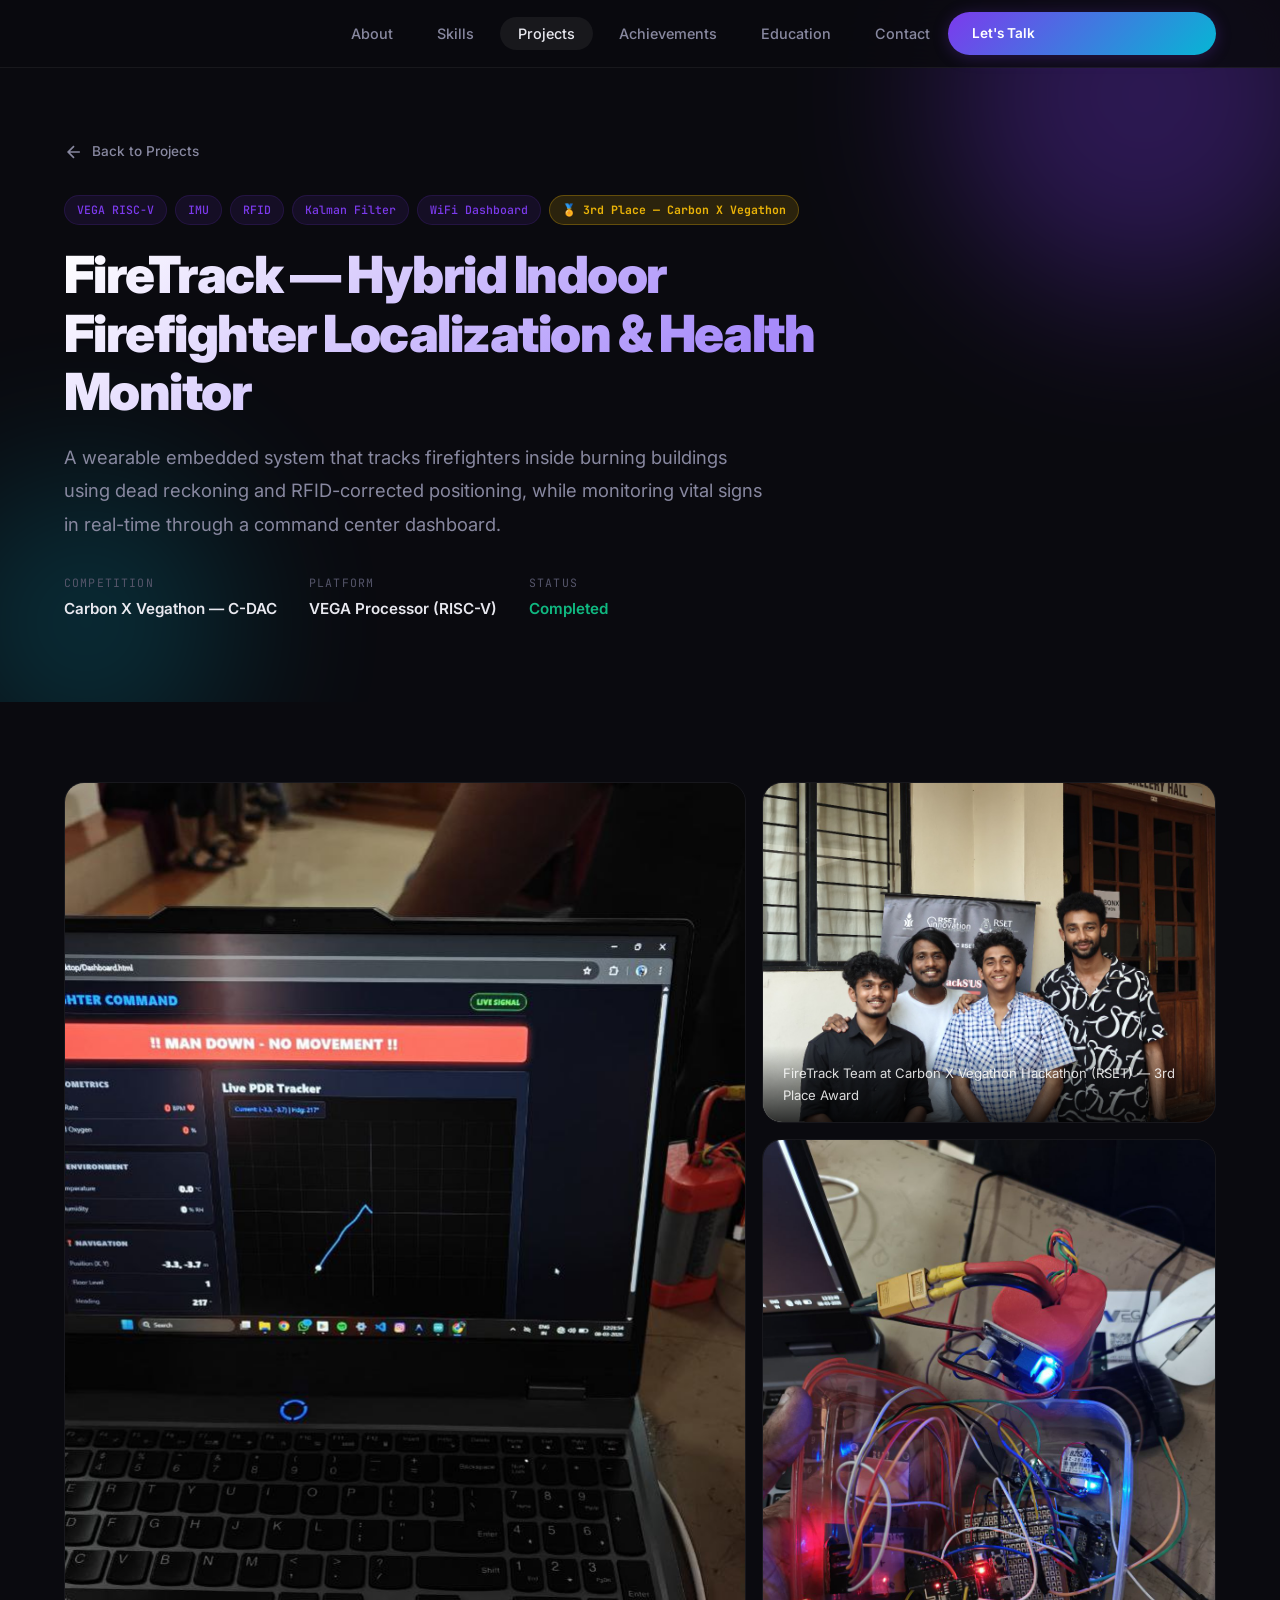
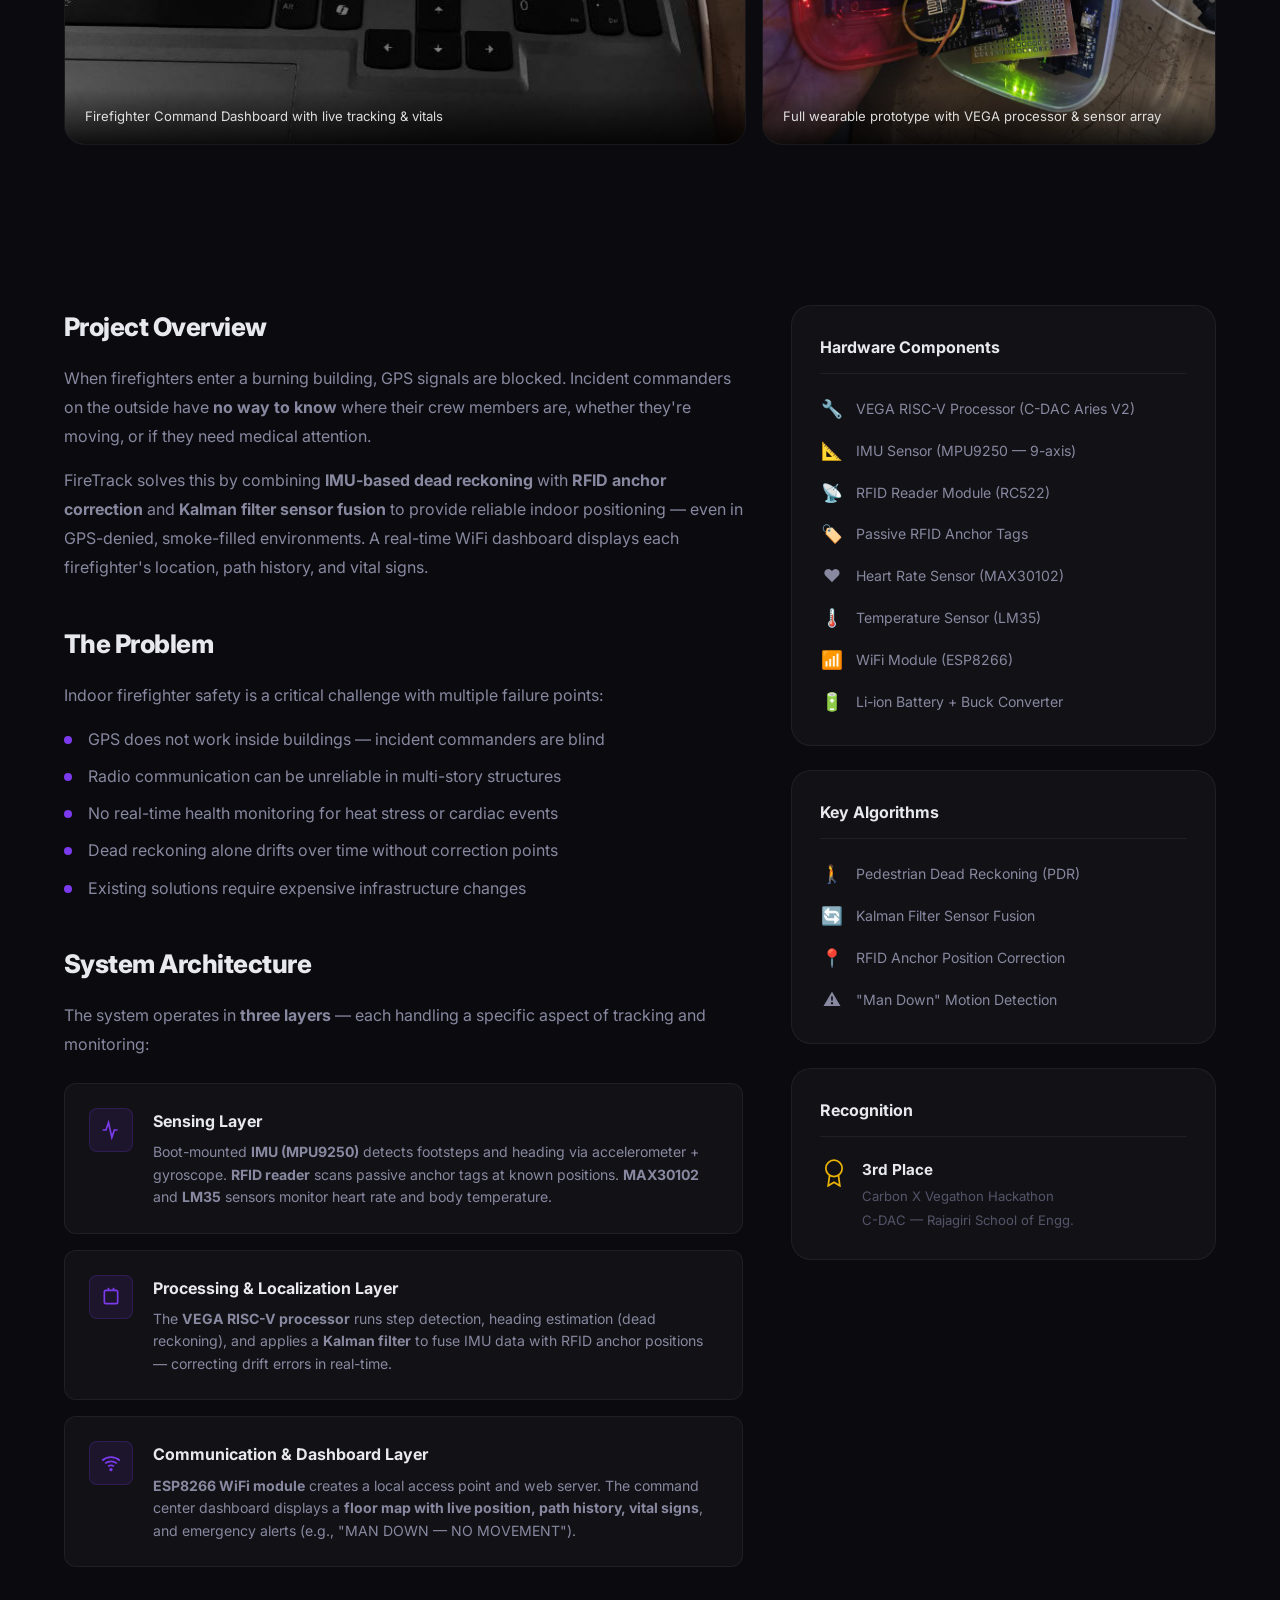
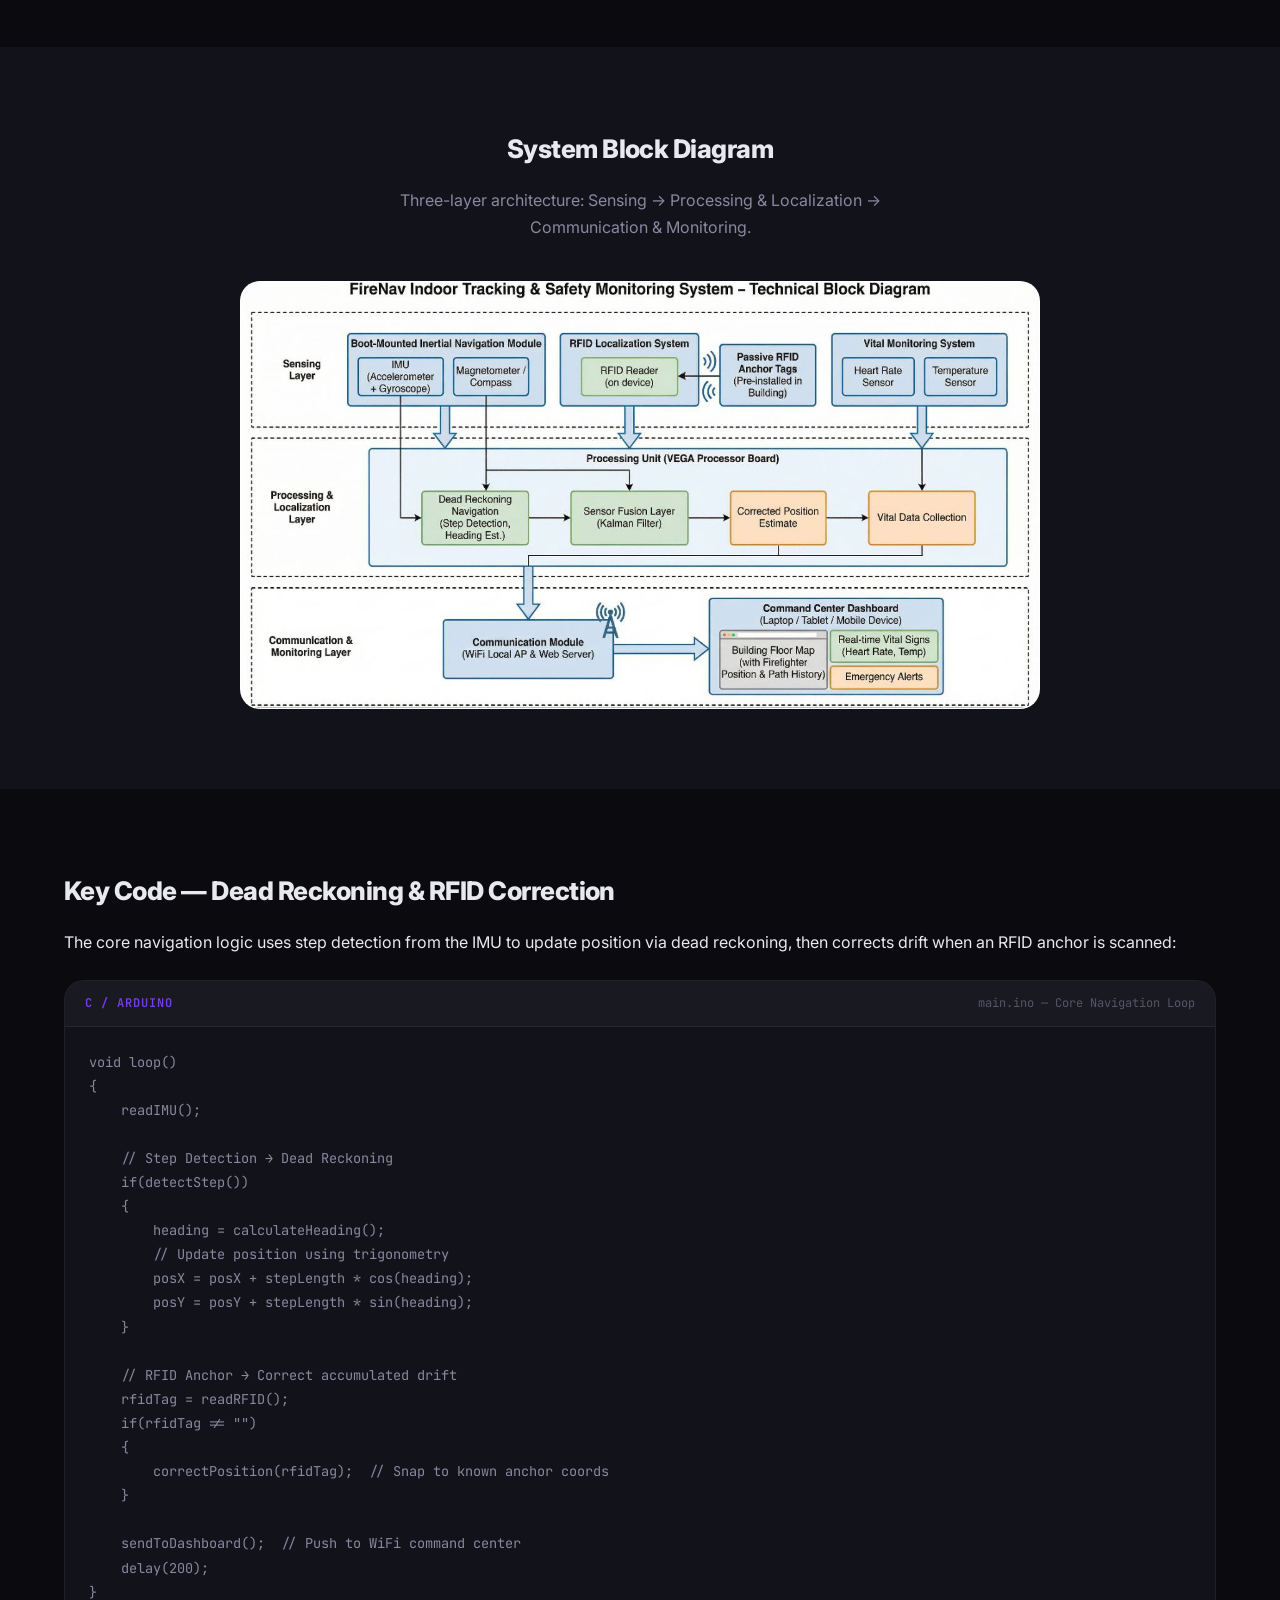
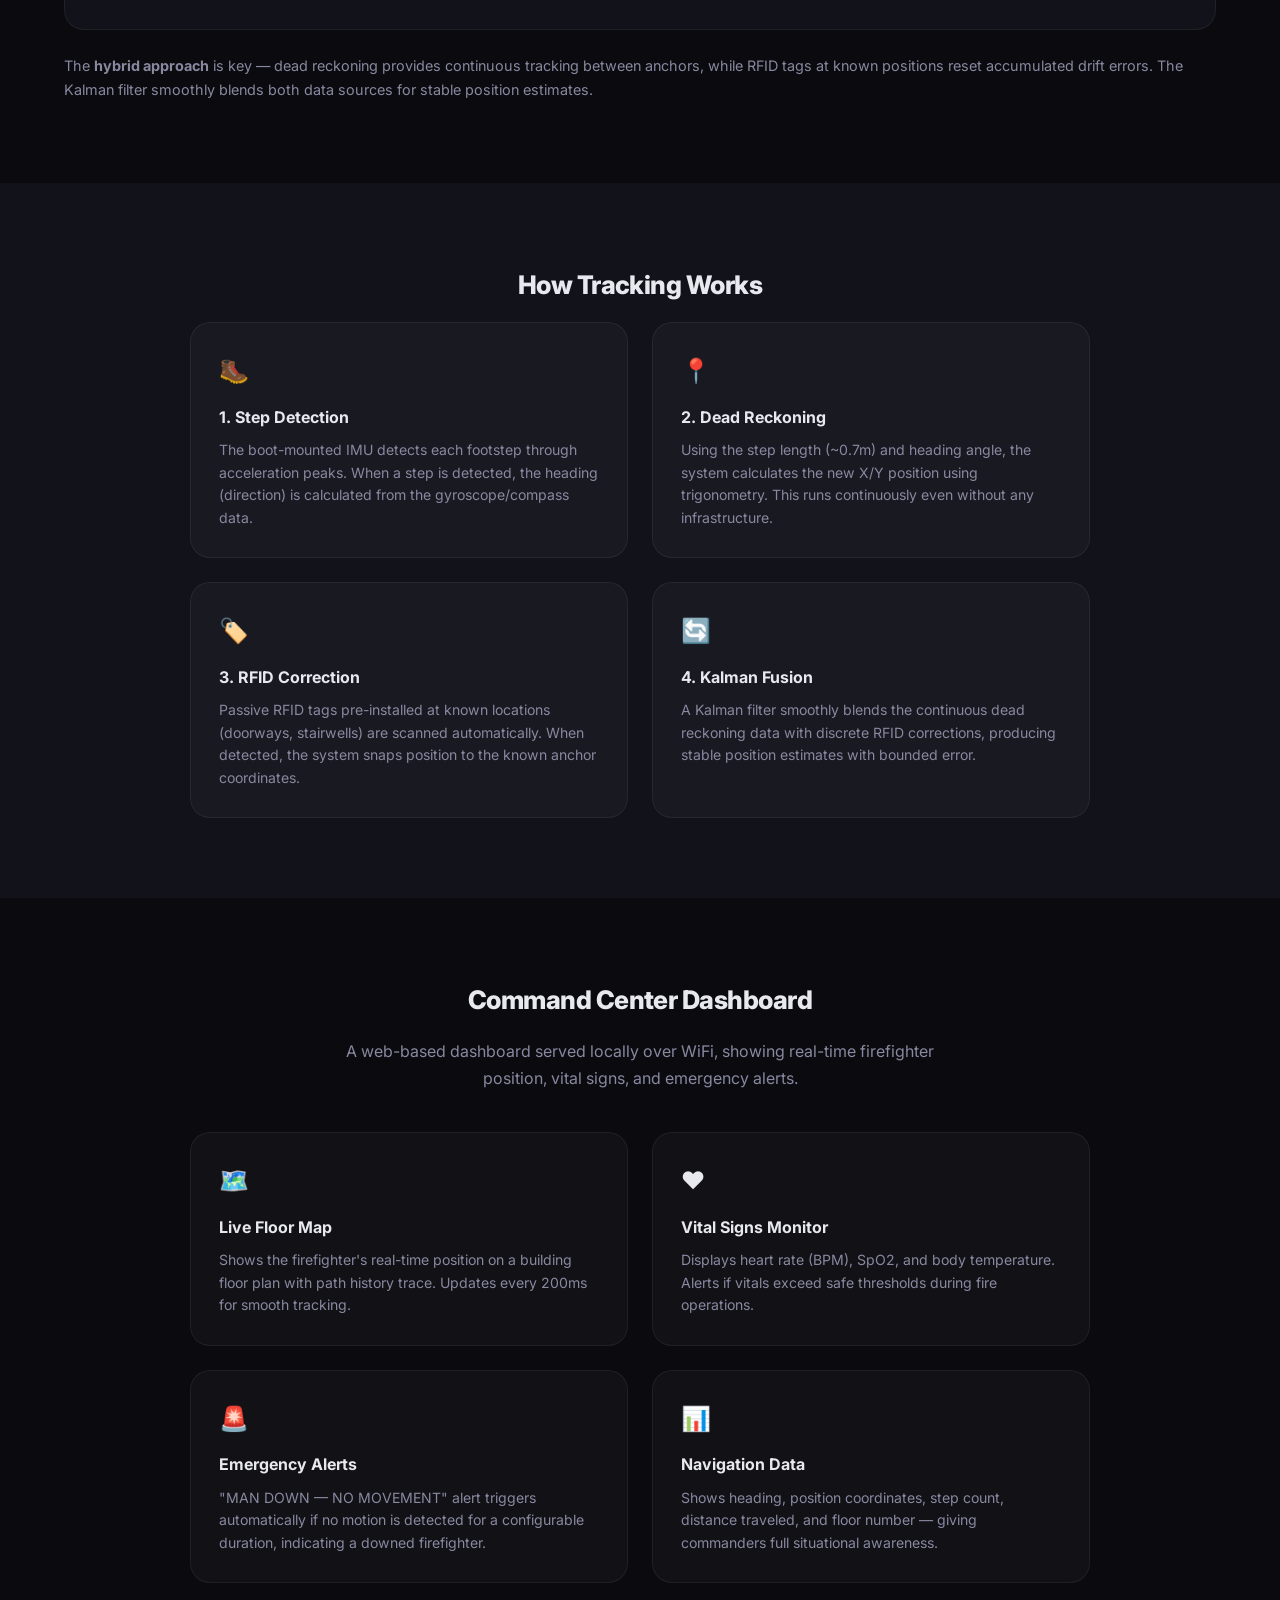
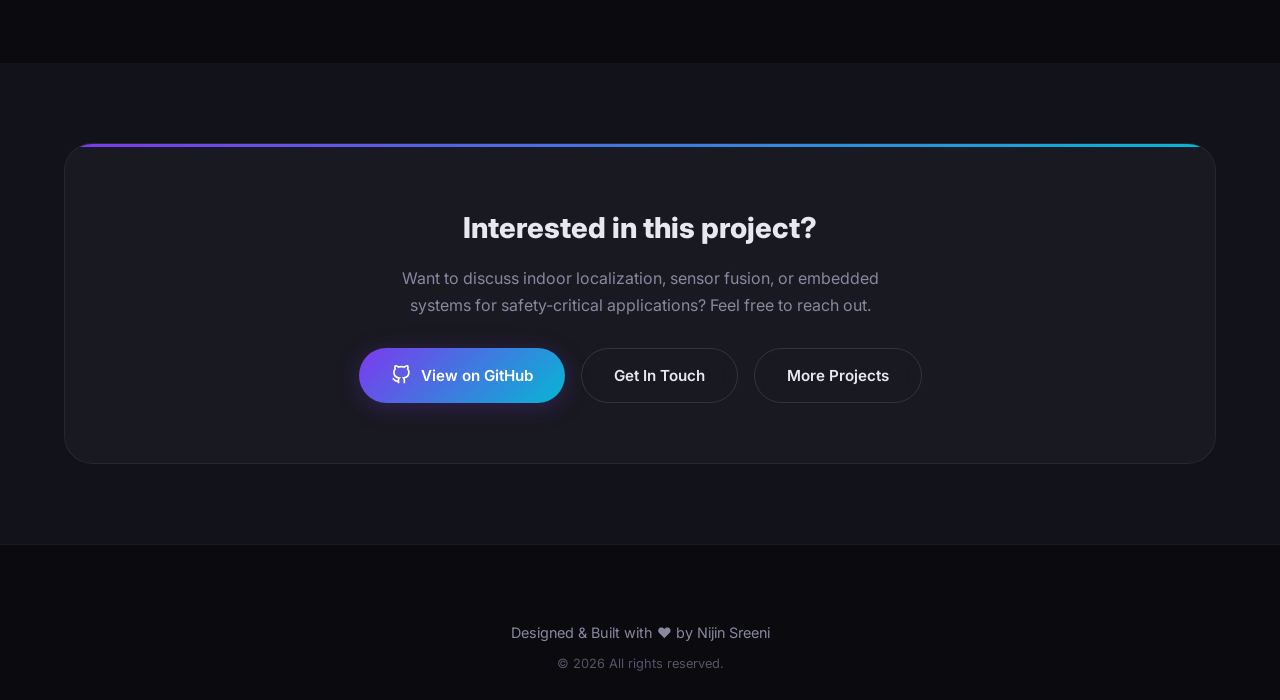
==== commit 0d760821: "Add files via upload" ====
--- a/project-firetrack.html
+++ b/project-firetrack.html
@@ -93,9 +93,9 @@
                     <div class="gallery-caption">Firefighter Command Dashboard with live tracking & vitals</div>
                 </div>
                 <div class="gallery-item">
-                    <img src="firetrack-rfid.jpg" alt="RFID module and OLED display showing navigation data"
+                    <img src="firetrack-team.jpg" alt="FireTrack Team at Carbon X Vegathon Hackathon, RSET"
                         loading="lazy">
-                    <div class="gallery-caption">Wearable unit — RFID reader, OLED display showing position</div>
+                    <div class="gallery-caption">FireTrack Team at Carbon X Vegathon Hackathon (RSET) — 3rd Place Award</div>
                 </div>
                 <div class="gallery-item">
                     <img src="firetrack-prototype.jpg" alt="Complete FireTrack prototype with all sensors"
--- a/style.css
+++ b/style.css
@@ -1419,9 +1419,9 @@
    ============================================ */
 .achievements-grid {
     display: grid;
-    grid-template-columns: repeat(2, 1fr);
+    grid-template-columns: repeat(auto-fit, minmax(280px, 1fr));
     gap: 28px;
-    max-width: 900px;
+    max-width: 1000px;
     margin: 0 auto;
 }
 
@@ -1578,6 +1578,14 @@
 
 .project-img-bsf {
     background: linear-gradient(135deg, #1a3320, #1a1a2e);
+}
+
+.project-img-robotics {
+    background: linear-gradient(135deg, #1e1b4b, #1a1a2e);
+}
+
+.project-img-gideon {
+    background: linear-gradient(135deg, #0d2b38, #1a1a2e);
 }
 
 /* ---- Muted project link (confidential / concept) ---- */
